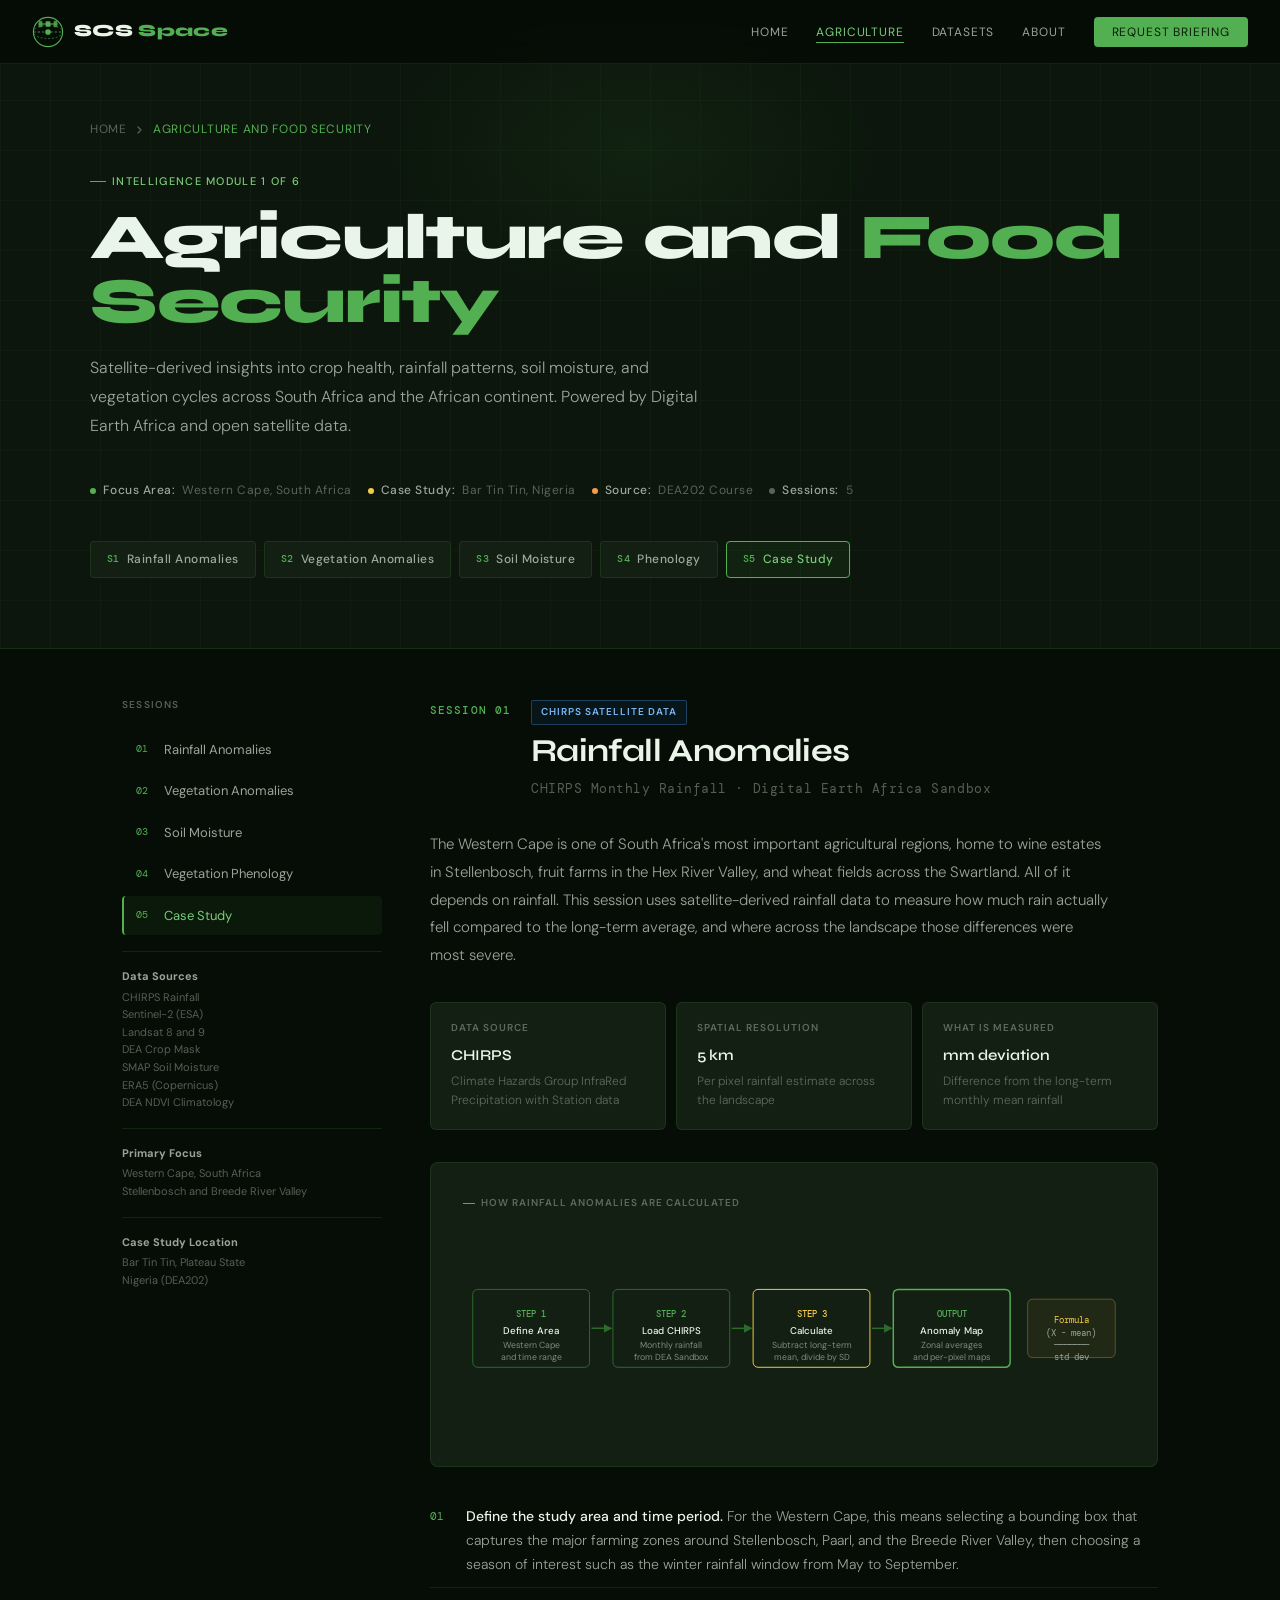
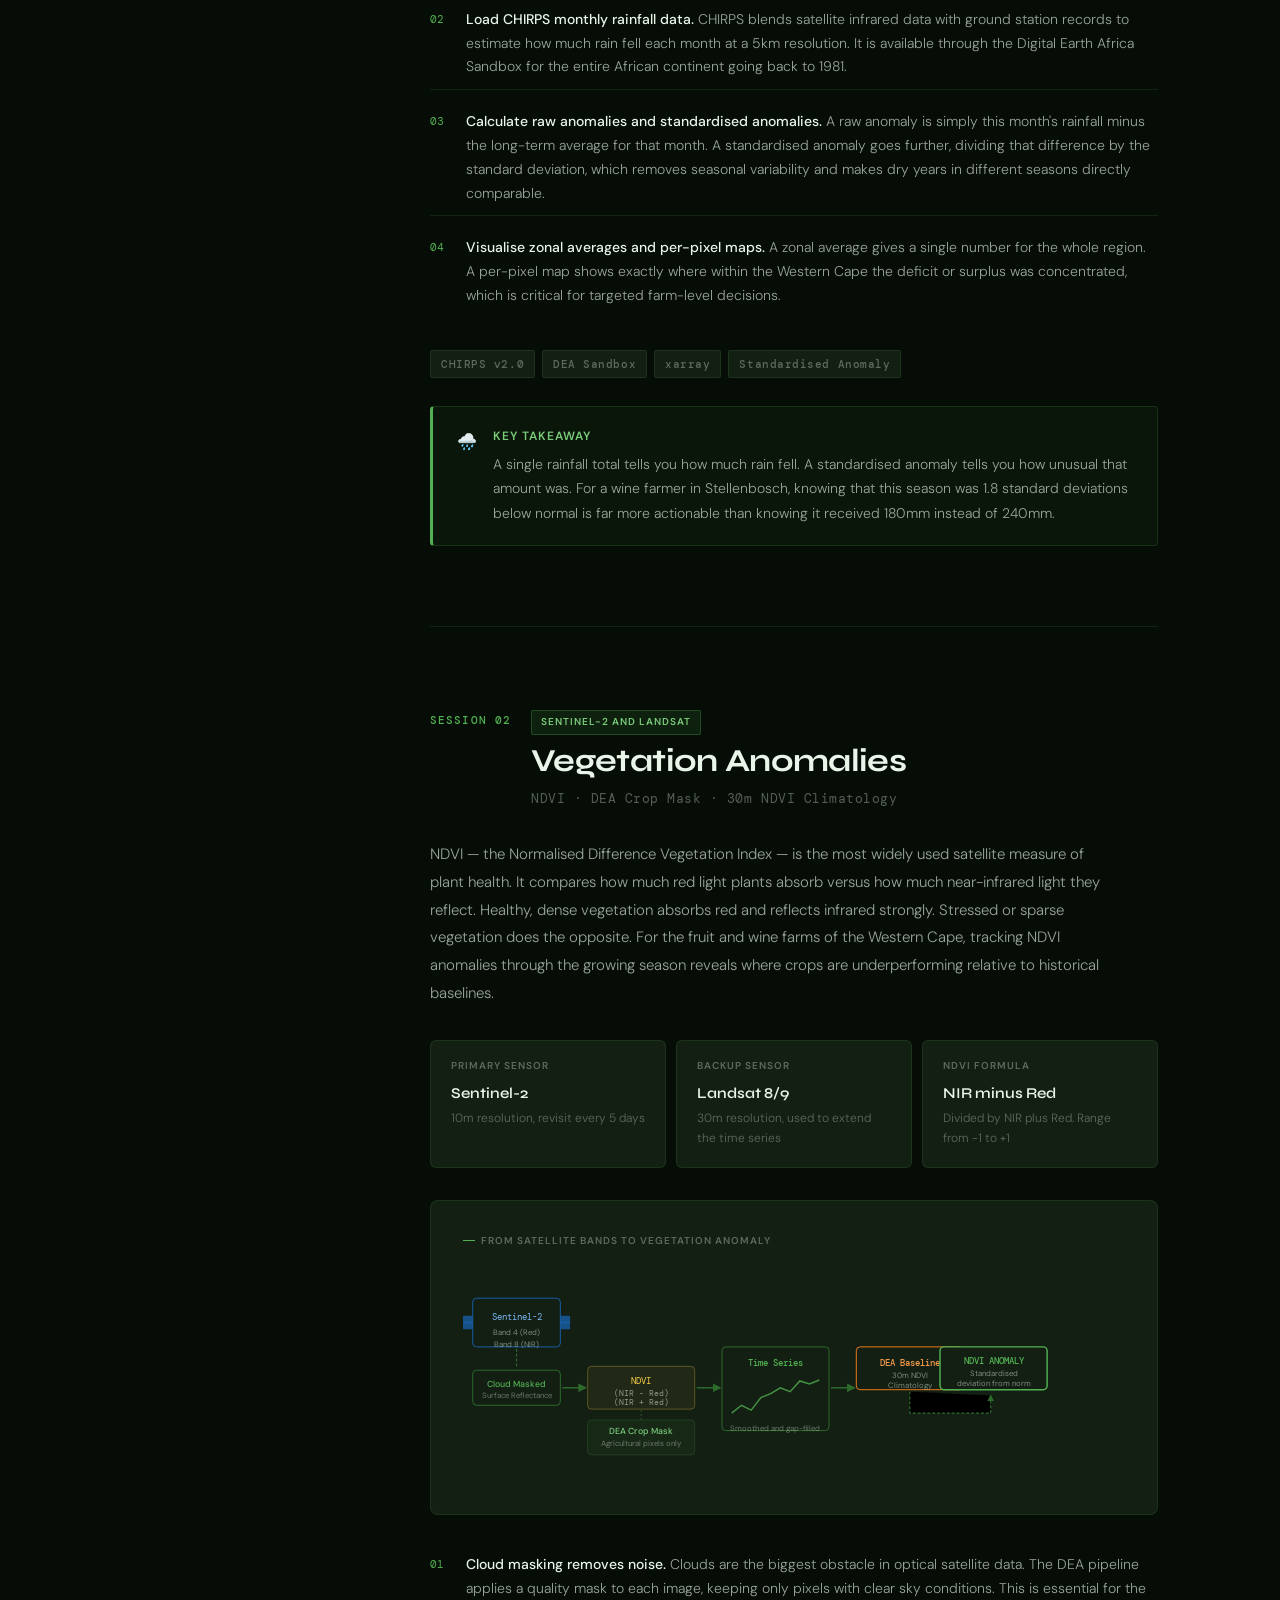
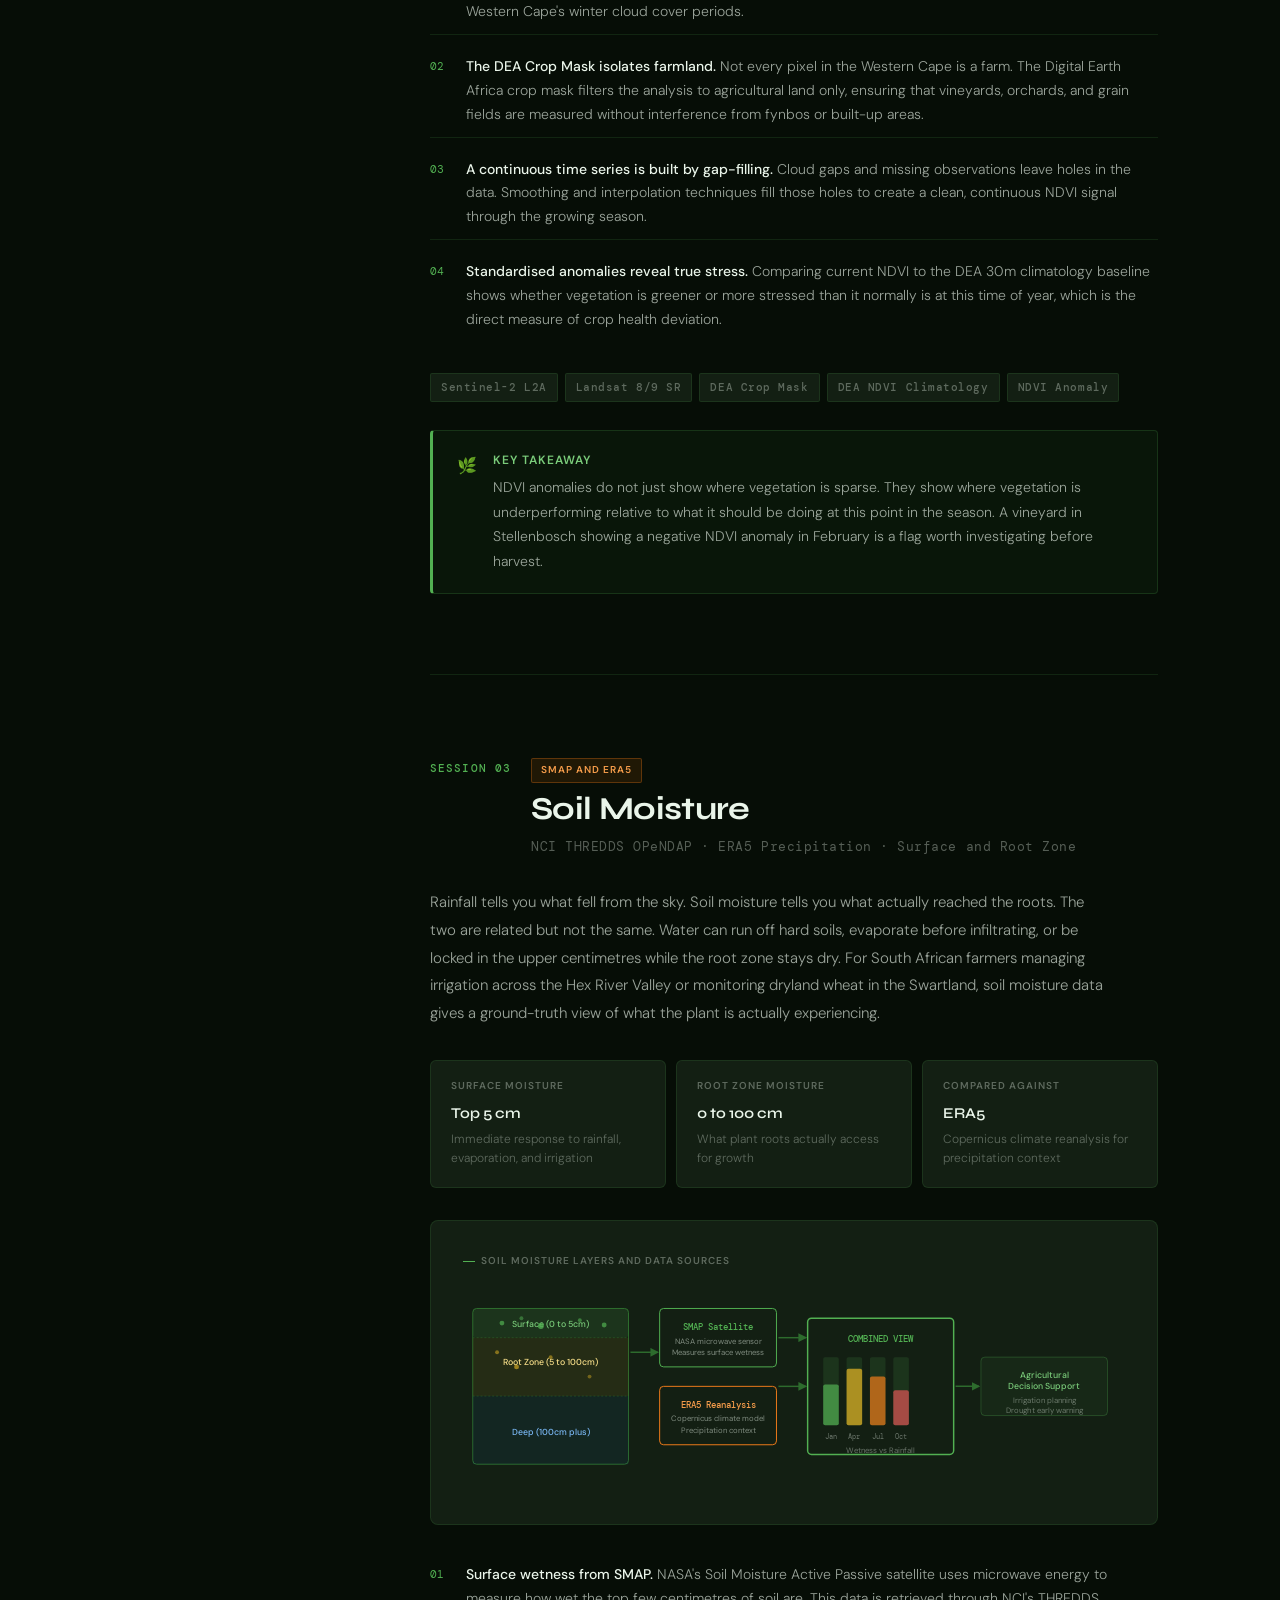
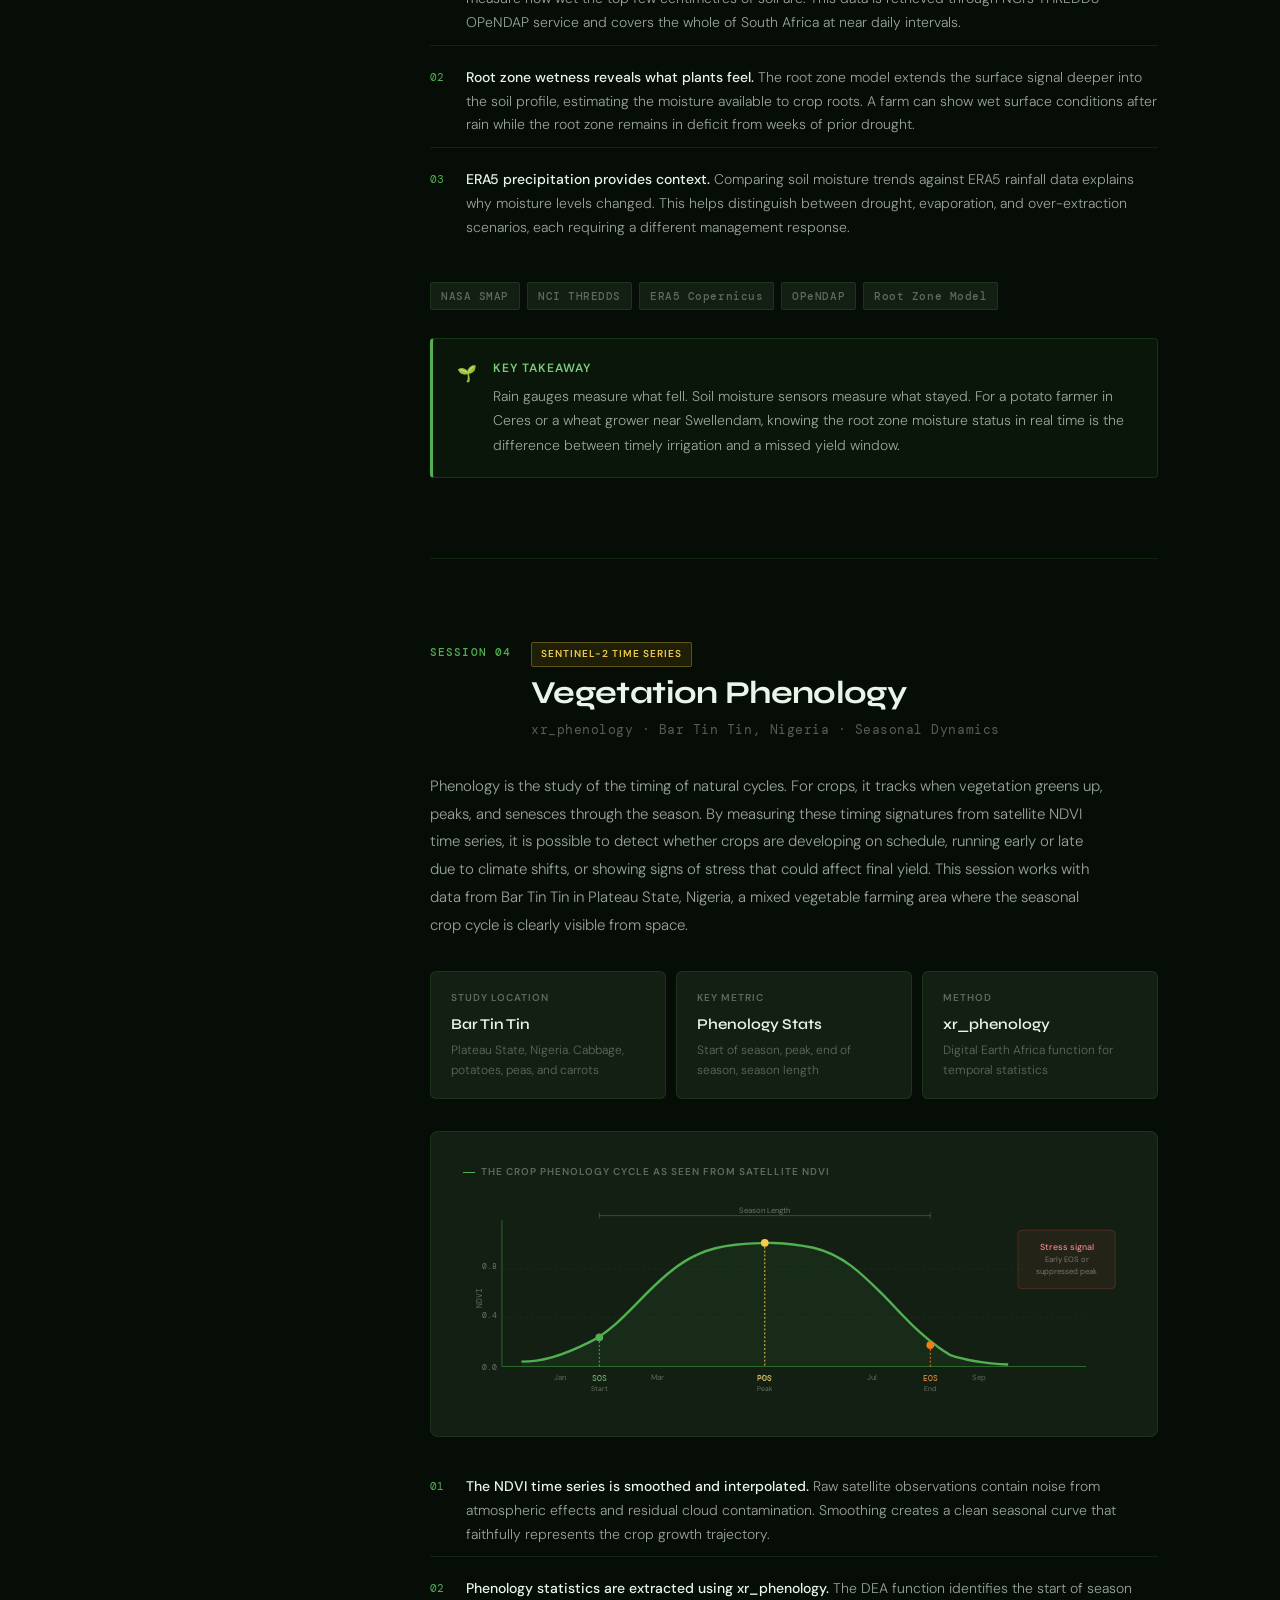
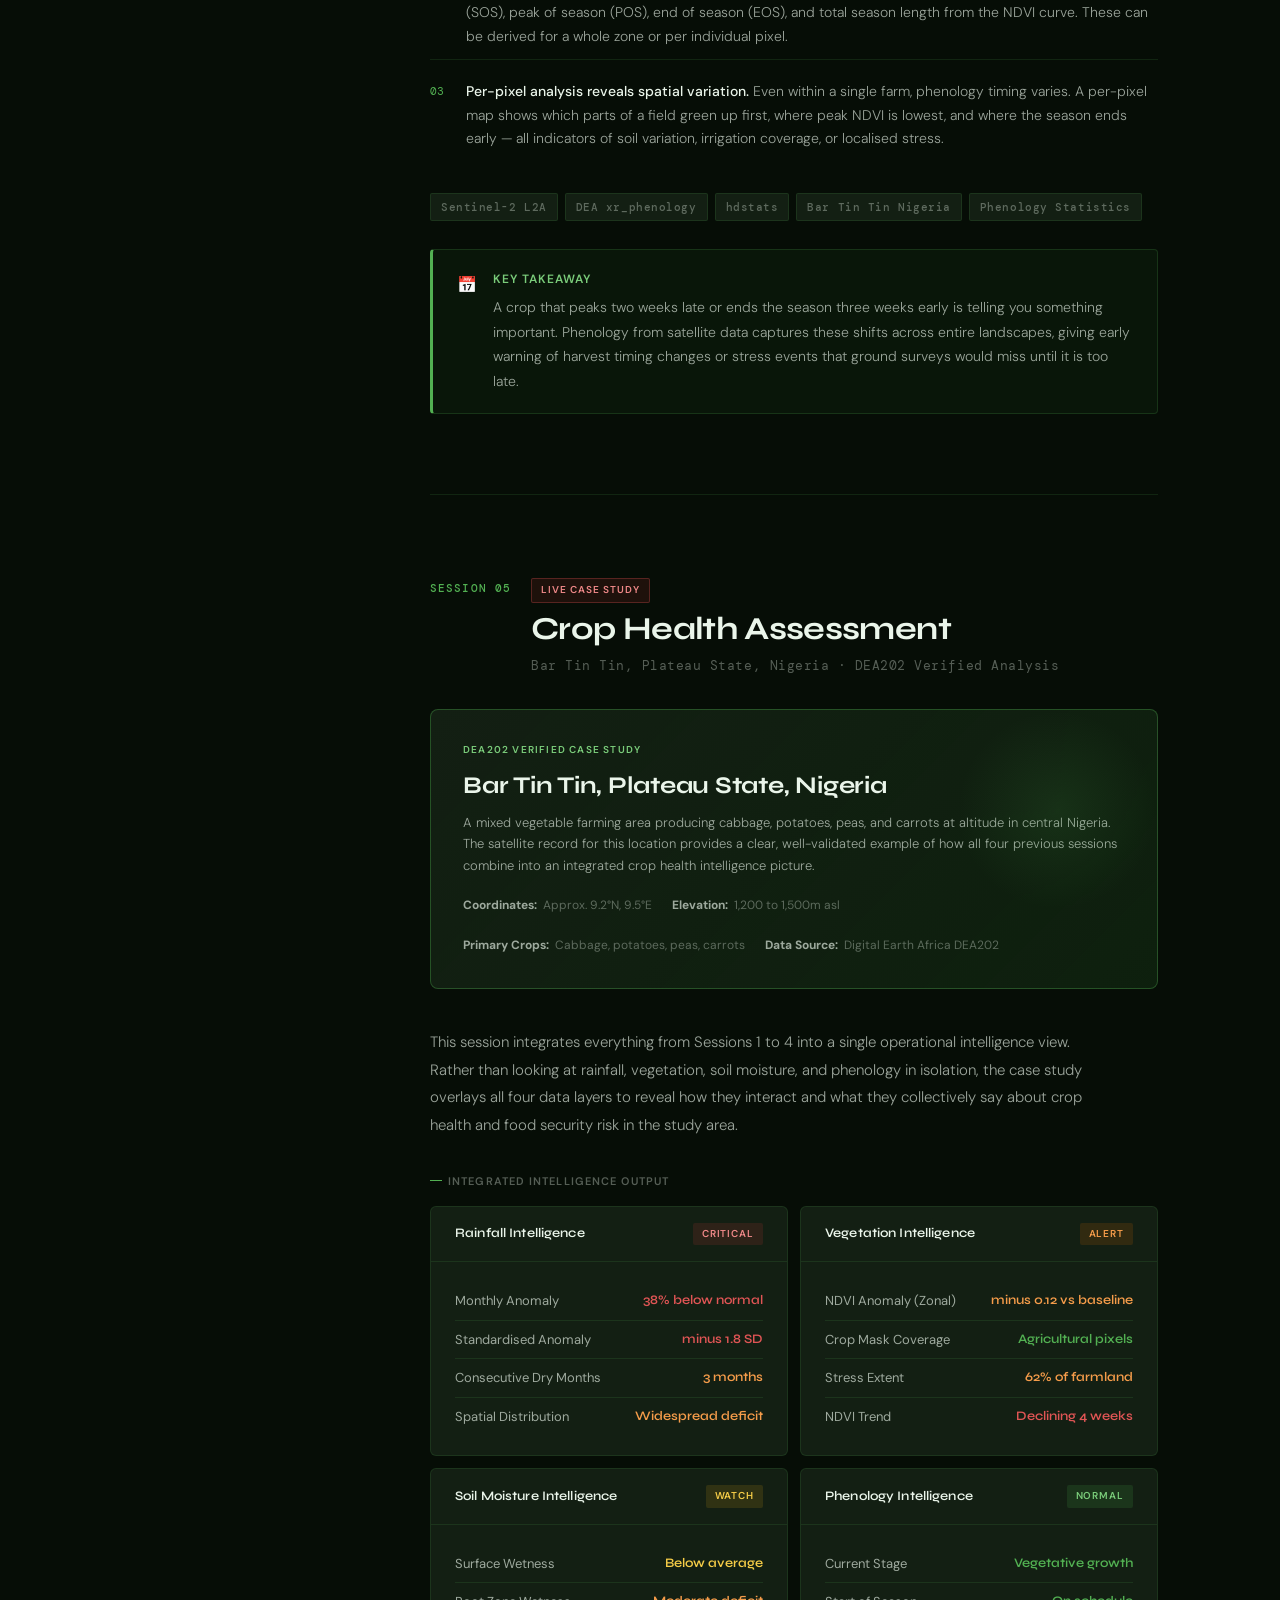
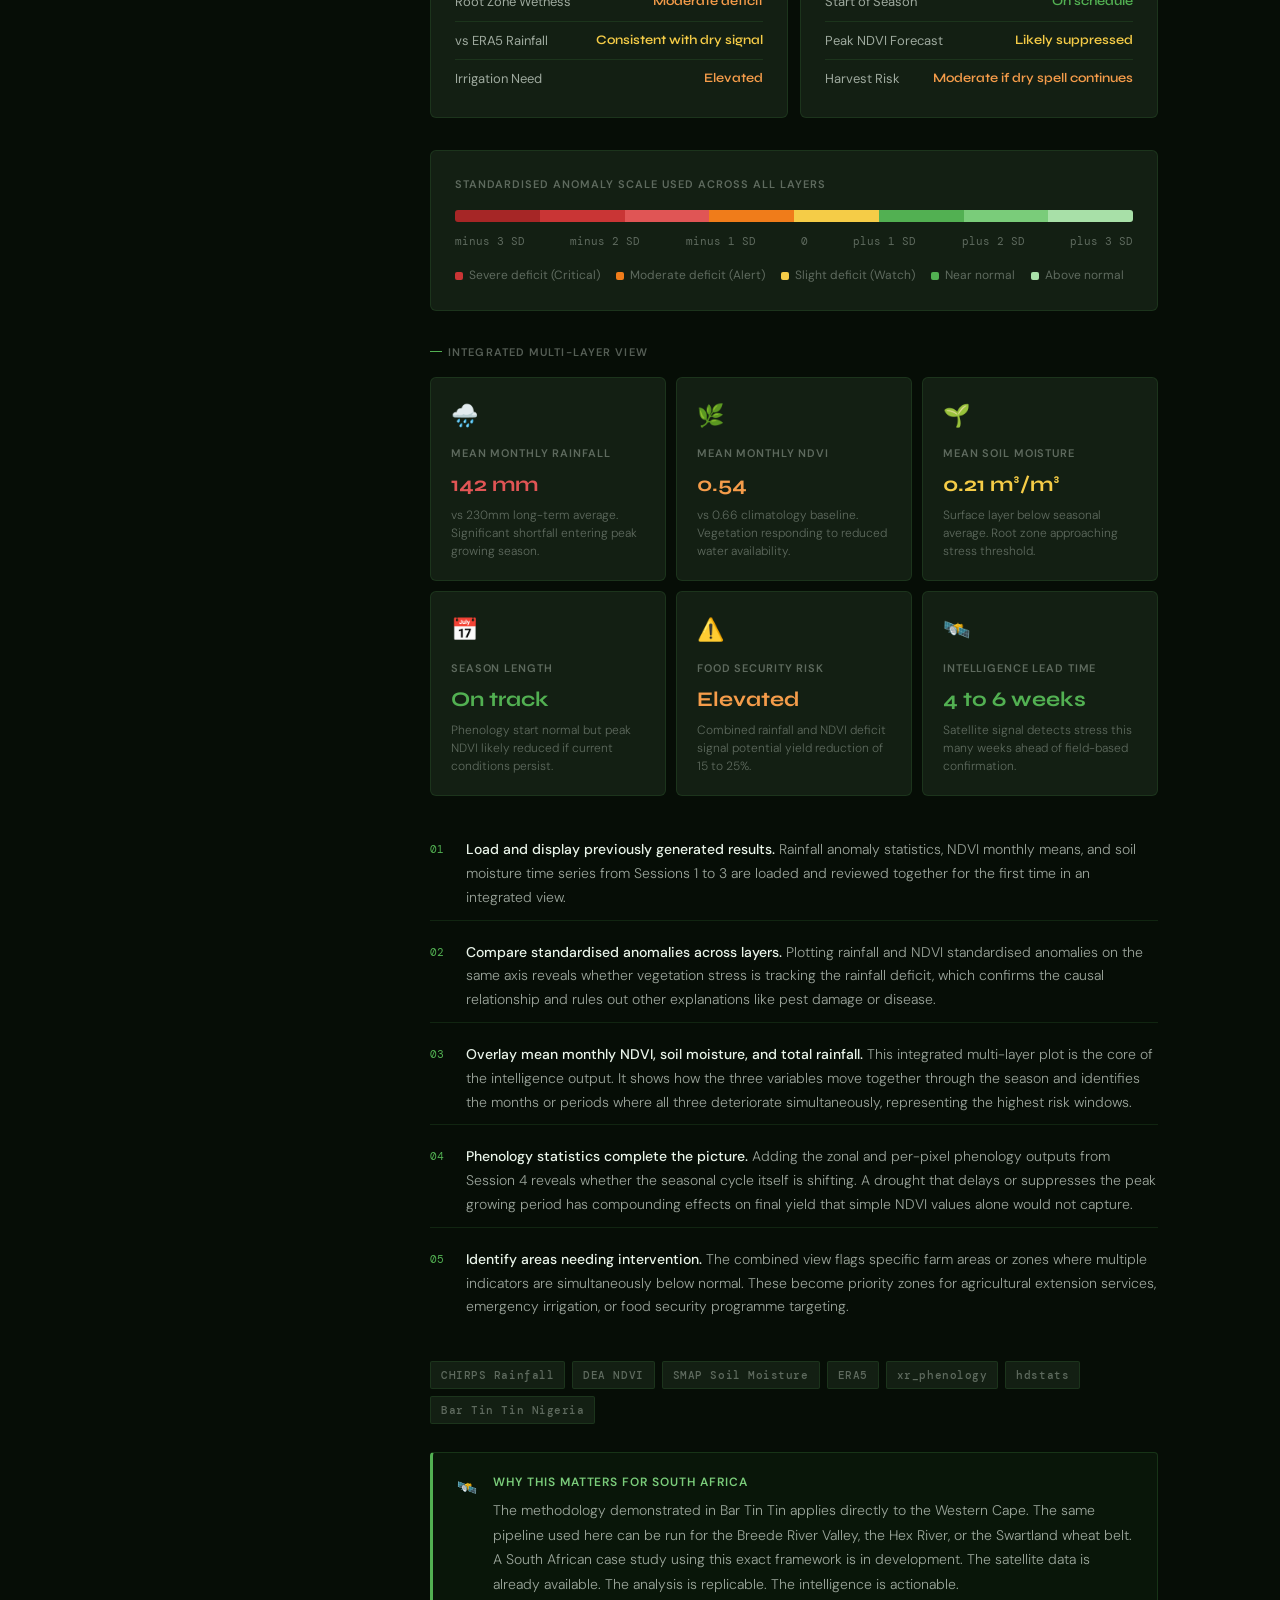
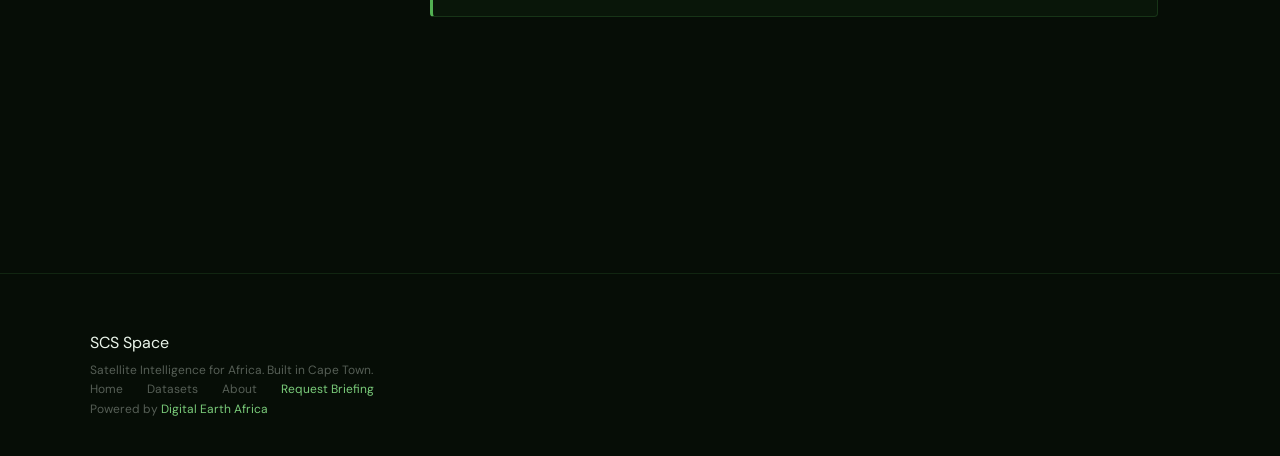
==== agriculture.html @ 8b02757e "Add homepage, agriculture page and shared stylesheet" ====
<!DOCTYPE html>
<html lang="en">
<head>
<meta charset="UTF-8">
<meta name="viewport" content="width=device-width, initial-scale=1.0">
<title>Agriculture and Food Security | SCS Space</title>
<link rel="preconnect" href="https://fonts.googleapis.com">
<link rel="preconnect" href="https://fonts.gstatic.com" crossorigin>
<link href="https://fonts.googleapis.com/css2?family=Syne:wght@400;500;600;700;800&family=DM+Sans:wght@300;400;500&family=DM+Mono:wght@400;500&display=swap" rel="stylesheet">
<link rel="stylesheet" href="style.css">
</head>
<body>

<!-- NAV -->
<nav>
  <a href="index.html" class="nav-logo">
    <svg width="32" height="32" viewBox="0 0 34 34" fill="none">
      <circle cx="17" cy="17" r="15.5" stroke="#52b052" stroke-width="1.2"/>
      <circle cx="17" cy="17" r="3" fill="#52b052"/>
      <line x1="1.5" y1="17" x2="32.5" y2="17" stroke="#52b052" stroke-width="0.8" stroke-dasharray="2.5 2"/>
      <ellipse cx="17" cy="17" rx="15.5" ry="7" stroke="#52b052" stroke-width="0.6" stroke-dasharray="2 2"/>
      <rect x="7" y="5" width="4" height="7" rx="1" fill="#52b052" opacity="0.8"/>
      <rect x="23" y="5" width="4" height="7" rx="1" fill="#52b052" opacity="0.8"/>
      <line x1="7" y1="8.5" x2="27" y2="8.5" stroke="#52b052" stroke-width="1.2"/>
      <rect x="14.5" y="5.5" width="5" height="6" rx="1" fill="#52b052"/>
    </svg>
    <span class="nav-logo-text">SCS <span>Space</span></span>
  </a>
  <ul class="nav-links">
    <li><a href="index.html">Home</a></li>
    <li><a href="agriculture.html" class="active">Agriculture</a></li>
    <li><a href="#">Datasets</a></li>
    <li><a href="#">About</a></li>
    <li><a href="#" class="nav-cta">Request Briefing</a></li>
  </ul>
  <button class="nav-toggle" id="navToggle" aria-label="Open menu">
    <span></span><span></span><span></span>
  </button>
</nav>
<div class="nav-mobile" id="navMobile">
  <a href="index.html">Home</a>
  <a href="agriculture.html">Agriculture</a>
  <a href="#">Datasets</a>
  <a href="#">About</a>
  <a href="#">Request Briefing</a>
</div>


<!-- PAGE HERO -->
<div class="page-hero">
  <div class="page-hero-grid"></div>
  <div class="page-hero-glow"></div>
  <div class="page-hero-inner">
    <div class="breadcrumb">
      <a href="index.html">Home</a>
      <svg width="10" height="10" viewBox="0 0 10 10" fill="none"><path d="M3 2l3 3-3 3" stroke="currentColor" stroke-width="1.2" stroke-linecap="round" stroke-linejoin="round"/></svg>
      <span>Agriculture and Food Security</span>
    </div>
    <div class="page-hero-tag">Intelligence Module 1 of 6</div>
    <h1 class="page-hero-title">Agriculture and <span>Food Security</span></h1>
    <p class="page-hero-desc">Satellite-derived insights into crop health, rainfall patterns, soil moisture, and vegetation cycles across South Africa and the African continent. Powered by Digital Earth Africa and open satellite data.</p>
    <div class="hero-meta">
      <div class="hero-meta-item"><span class="hero-meta-dot" style="background:var(--g400)"></span><strong>Focus Area:</strong> Western Cape, South Africa</div>
      <div class="hero-meta-item"><span class="hero-meta-dot" style="background:var(--y300)"></span><strong>Case Study:</strong> Bar Tin Tin, Nigeria</div>
      <div class="hero-meta-item"><span class="hero-meta-dot" style="background:var(--o300)"></span><strong>Source:</strong> DEA202 Course</div>
      <div class="hero-meta-item"><span class="hero-meta-dot" style="background:var(--tm)"></span><strong>Sessions:</strong> 5</div>
    </div>
    <div class="session-nav">
      <a href="#session1" class="session-pill active"><span class="session-pill-num">S1</span><span>Rainfall Anomalies</span></a>
      <a href="#session2" class="session-pill"><span class="session-pill-num">S2</span><span>Vegetation Anomalies</span></a>
      <a href="#session3" class="session-pill"><span class="session-pill-num">S3</span><span>Soil Moisture</span></a>
      <a href="#session4" class="session-pill"><span class="session-pill-num">S4</span><span>Phenology</span></a>
      <a href="#session5" class="session-pill"><span class="session-pill-num">S5</span><span>Case Study</span></a>
    </div>
  </div>
</div>


<!-- BODY -->
<div class="page-body">
  <div class="two-col">

    <!-- SIDEBAR -->
    <aside class="sidebar">
      <div class="sidebar-title">Sessions</div>
      <div class="sidebar-links">
        <a href="#session1" class="sidebar-link active"><span class="sidebar-link-num">01</span>Rainfall Anomalies</a>
        <a href="#session2" class="sidebar-link"><span class="sidebar-link-num">02</span>Vegetation Anomalies</a>
        <a href="#session3" class="sidebar-link"><span class="sidebar-link-num">03</span>Soil Moisture</a>
        <a href="#session4" class="sidebar-link"><span class="sidebar-link-num">04</span>Vegetation Phenology</a>
        <a href="#session5" class="sidebar-link"><span class="sidebar-link-num">05</span>Case Study</a>
      </div>
      <div class="sidebar-divider"></div>
      <div class="sidebar-source">
        <strong>Data Sources</strong>
        CHIRPS Rainfall<br>
        Sentinel-2 (ESA)<br>
        Landsat 8 and 9<br>
        DEA Crop Mask<br>
        SMAP Soil Moisture<br>
        ERA5 (Copernicus)<br>
        DEA NDVI Climatology
      </div>
      <div class="sidebar-divider"></div>
      <div class="sidebar-source">
        <strong>Primary Focus</strong>
        Western Cape, South Africa<br>
        Stellenbosch and Breede River Valley
      </div>
      <div class="sidebar-divider"></div>
      <div class="sidebar-source">
        <strong>Case Study Location</strong>
        Bar Tin Tin, Plateau State<br>
        Nigeria (DEA202)
      </div>
    </aside>


    <!-- MAIN -->
    <main class="main-content">


      <!-- ═══ SESSION 1 ═══ -->
      <div class="session-block fade-in" id="session1">
        <div class="session-header">
          <span class="session-number">SESSION 01</span>
          <div class="session-header-text">
            <span class="session-tag tag-blue">CHIRPS Satellite Data</span>
            <h2 class="session-title">Rainfall Anomalies</h2>
            <div class="session-subtitle">CHIRPS Monthly Rainfall · Digital Earth Africa Sandbox</div>
          </div>
        </div>

        <p class="session-intro">The Western Cape is one of South Africa's most important agricultural regions, home to wine estates in Stellenbosch, fruit farms in the Hex River Valley, and wheat fields across the Swartland. All of it depends on rainfall. This session uses satellite-derived rainfall data to measure how much rain actually fell compared to the long-term average, and where across the landscape those differences were most severe.</p>

        <div class="measure-grid">
          <div class="measure-card">
            <div class="measure-card-label">Data Source</div>
            <div class="measure-card-value">CHIRPS</div>
            <div class="measure-card-note">Climate Hazards Group InfraRed Precipitation with Station data</div>
          </div>
          <div class="measure-card">
            <div class="measure-card-label">Spatial Resolution</div>
            <div class="measure-card-value">5 km</div>
            <div class="measure-card-note">Per pixel rainfall estimate across the landscape</div>
          </div>
          <div class="measure-card">
            <div class="measure-card-label">What is measured</div>
            <div class="measure-card-value">mm deviation</div>
            <div class="measure-card-note">Difference from the long-term monthly mean rainfall</div>
          </div>
        </div>

        <!-- DIAGRAM: Rainfall anomaly flow -->
        <div class="diagram-wrap">
          <div class="diagram-label">How rainfall anomalies are calculated</div>
          <svg viewBox="0 0 680 200" width="100%" xmlns="http://www.w3.org/2000/svg">
            <!-- Step boxes -->
            <!-- Step 1 -->
            <rect x="10" y="60" width="120" height="80" rx="5" fill="#131f13" stroke="#2d6b2d" stroke-width="1"/>
            <text x="70" y="88" text-anchor="middle" font-size="9" fill="#52b052" font-family="DM Mono,monospace" font-weight="500">STEP 1</text>
            <text x="70" y="106" text-anchor="middle" font-size="10" fill="#eaf5ea" font-family="DM Sans,sans-serif" font-weight="500">Define Area</text>
            <text x="70" y="120" text-anchor="middle" font-size="9" fill="rgba(234,245,234,0.5)" font-family="DM Sans,sans-serif">Western Cape</text>
            <text x="70" y="132" text-anchor="middle" font-size="9" fill="rgba(234,245,234,0.5)" font-family="DM Sans,sans-serif">and time range</text>
            <!-- Arrow -->
            <path d="M132 100 L152 100" stroke="#2d6b2d" stroke-width="1.5" marker-end="url(#arr)"/>
            <!-- Step 2 -->
            <rect x="154" y="60" width="120" height="80" rx="5" fill="#131f13" stroke="#2d6b2d" stroke-width="1"/>
            <text x="214" y="88" text-anchor="middle" font-size="9" fill="#52b052" font-family="DM Mono,monospace" font-weight="500">STEP 2</text>
            <text x="214" y="106" text-anchor="middle" font-size="10" fill="#eaf5ea" font-family="DM Sans,sans-serif" font-weight="500">Load CHIRPS</text>
            <text x="214" y="120" text-anchor="middle" font-size="9" fill="rgba(234,245,234,0.5)" font-family="DM Sans,sans-serif">Monthly rainfall</text>
            <text x="214" y="132" text-anchor="middle" font-size="9" fill="rgba(234,245,234,0.5)" font-family="DM Sans,sans-serif">from DEA Sandbox</text>
            <!-- Arrow -->
            <path d="M276 100 L296 100" stroke="#2d6b2d" stroke-width="1.5" marker-end="url(#arr)"/>
            <!-- Step 3 -->
            <rect x="298" y="60" width="120" height="80" rx="5" fill="#131f13" stroke="#f5cc47" stroke-width="1"/>
            <text x="358" y="88" text-anchor="middle" font-size="9" fill="#f5cc47" font-family="DM Mono,monospace" font-weight="500">STEP 3</text>
            <text x="358" y="106" text-anchor="middle" font-size="10" fill="#eaf5ea" font-family="DM Sans,sans-serif" font-weight="500">Calculate</text>
            <text x="358" y="120" text-anchor="middle" font-size="9" fill="rgba(234,245,234,0.5)" font-family="DM Sans,sans-serif">Subtract long-term</text>
            <text x="358" y="132" text-anchor="middle" font-size="9" fill="rgba(234,245,234,0.5)" font-family="DM Sans,sans-serif">mean, divide by SD</text>
            <!-- Arrow -->
            <path d="M420 100 L440 100" stroke="#2d6b2d" stroke-width="1.5" marker-end="url(#arr)"/>
            <!-- Step 4 -->
            <rect x="442" y="60" width="120" height="80" rx="5" fill="#131f13" stroke="#52b052" stroke-width="1.5"/>
            <text x="502" y="88" text-anchor="middle" font-size="9" fill="#52b052" font-family="DM Mono,monospace" font-weight="500">OUTPUT</text>
            <text x="502" y="106" text-anchor="middle" font-size="10" fill="#eaf5ea" font-family="DM Sans,sans-serif" font-weight="500">Anomaly Map</text>
            <text x="502" y="120" text-anchor="middle" font-size="9" fill="rgba(234,245,234,0.5)" font-family="DM Sans,sans-serif">Zonal averages</text>
            <text x="502" y="132" text-anchor="middle" font-size="9" fill="rgba(234,245,234,0.5)" font-family="DM Sans,sans-serif">and per-pixel maps</text>
            <!-- Formula box -->
            <rect x="580" y="70" width="90" height="60" rx="5" fill="rgba(245,204,71,0.06)" stroke="rgba(245,204,71,0.3)" stroke-width="1"/>
            <text x="625" y="94" text-anchor="middle" font-size="9" fill="#f5cc47" font-family="DM Mono,monospace">Formula</text>
            <text x="625" y="108" text-anchor="middle" font-size="9" fill="rgba(234,245,234,0.6)" font-family="DM Mono,monospace">(X - mean)</text>
            <text x="625" y="120" text-anchor="middle" font-size="9" fill="rgba(234,245,234,0.6)" font-family="DM Mono,monospace">———————</text>
            <text x="625" y="132" text-anchor="middle" font-size="9" fill="rgba(234,245,234,0.6)" font-family="DM Mono,monospace">std dev</text>
            <defs>
              <marker id="arr" markerWidth="6" markerHeight="6" refX="5" refY="3" orient="auto">
                <path d="M0,0 L6,3 L0,6 Z" fill="#2d6b2d"/>
              </marker>
            </defs>
          </svg>
        </div>

        <div class="steps-list">
          <div class="step-item"><span class="step-num">01</span><span class="step-text"><strong>Define the study area and time period.</strong> For the Western Cape, this means selecting a bounding box that captures the major farming zones around Stellenbosch, Paarl, and the Breede River Valley, then choosing a season of interest such as the winter rainfall window from May to September.</span></div>
          <div class="step-item"><span class="step-num">02</span><span class="step-text"><strong>Load CHIRPS monthly rainfall data.</strong> CHIRPS blends satellite infrared data with ground station records to estimate how much rain fell each month at a 5km resolution. It is available through the Digital Earth Africa Sandbox for the entire African continent going back to 1981.</span></div>
          <div class="step-item"><span class="step-num">03</span><span class="step-text"><strong>Calculate raw anomalies and standardised anomalies.</strong> A raw anomaly is simply this month's rainfall minus the long-term average for that month. A standardised anomaly goes further, dividing that difference by the standard deviation, which removes seasonal variability and makes dry years in different seasons directly comparable.</span></div>
          <div class="step-item"><span class="step-num">04</span><span class="step-text"><strong>Visualise zonal averages and per-pixel maps.</strong> A zonal average gives a single number for the whole region. A per-pixel map shows exactly where within the Western Cape the deficit or surplus was concentrated, which is critical for targeted farm-level decisions.</span></div>
        </div>

        <div class="source-chips">
          <span class="chip">CHIRPS v2.0</span><span class="chip">DEA Sandbox</span><span class="chip">xarray</span><span class="chip">Standardised Anomaly</span>
        </div>

        <div class="takeaway">
          <span class="takeaway-icon">🌧️</span>
          <div class="takeaway-body">
            <div class="takeaway-title">Key Takeaway</div>
            <div class="takeaway-text">A single rainfall total tells you how much rain fell. A standardised anomaly tells you how unusual that amount was. For a wine farmer in Stellenbosch, knowing that this season was 1.8 standard deviations below normal is far more actionable than knowing it received 180mm instead of 240mm.</div>
          </div>
        </div>
      </div>


      <!-- ═══ SESSION 2 ═══ -->
      <div class="session-block fade-in" id="session2">
        <div class="session-header">
          <span class="session-number">SESSION 02</span>
          <div class="session-header-text">
            <span class="session-tag tag-green">Sentinel-2 and Landsat</span>
            <h2 class="session-title">Vegetation Anomalies</h2>
            <div class="session-subtitle">NDVI · DEA Crop Mask · 30m NDVI Climatology</div>
          </div>
        </div>

        <p class="session-intro">NDVI — the Normalised Difference Vegetation Index — is the most widely used satellite measure of plant health. It compares how much red light plants absorb versus how much near-infrared light they reflect. Healthy, dense vegetation absorbs red and reflects infrared strongly. Stressed or sparse vegetation does the opposite. For the fruit and wine farms of the Western Cape, tracking NDVI anomalies through the growing season reveals where crops are underperforming relative to historical baselines.</p>

        <div class="measure-grid">
          <div class="measure-card">
            <div class="measure-card-label">Primary Sensor</div>
            <div class="measure-card-value">Sentinel-2</div>
            <div class="measure-card-note">10m resolution, revisit every 5 days</div>
          </div>
          <div class="measure-card">
            <div class="measure-card-label">Backup Sensor</div>
            <div class="measure-card-value">Landsat 8/9</div>
            <div class="measure-card-note">30m resolution, used to extend the time series</div>
          </div>
          <div class="measure-card">
            <div class="measure-card-label">NDVI Formula</div>
            <div class="measure-card-value">NIR minus Red</div>
            <div class="measure-card-note">Divided by NIR plus Red. Range from -1 to +1</div>
          </div>
        </div>

        <!-- DIAGRAM: NDVI derivation -->
        <div class="diagram-wrap">
          <div class="diagram-label">From satellite bands to vegetation anomaly</div>
          <svg viewBox="0 0 680 210" width="100%" xmlns="http://www.w3.org/2000/svg">
            <!-- Sentinel-2 satellite icon -->
            <rect x="10" y="30" width="90" height="50" rx="4" fill="#131f13" stroke="#185fa5" stroke-width="1"/>
            <line x1="10" y1="55" x2="0" y2="55" stroke="#185fa5" stroke-width="1.5"/>
            <line x1="100" y1="55" x2="110" y2="55" stroke="#185fa5" stroke-width="1.5"/>
            <rect x="0" y="48" width="10" height="14" rx="1" fill="#185fa5" opacity="0.8"/>
            <rect x="100" y="48" width="10" height="14" rx="1" fill="#185fa5" opacity="0.8"/>
            <text x="55" y="52" text-anchor="middle" font-size="9" fill="#7ab8f5" font-family="DM Mono,monospace">Sentinel-2</text>
            <text x="55" y="68" text-anchor="middle" font-size="8" fill="rgba(234,245,234,0.5)" font-family="DM Sans,sans-serif">Band 4 (Red)</text>
            <text x="55" y="80" text-anchor="middle" font-size="8" fill="rgba(234,245,234,0.5)" font-family="DM Sans,sans-serif">Band 8 (NIR)</text>
            <!-- Arrow down to cloud mask -->
            <path d="M55 82 L55 102" stroke="#2d6b2d" stroke-width="1.2" stroke-dasharray="3 2"/>
            <!-- Cloud mask box -->
            <rect x="10" y="104" width="90" height="36" rx="4" fill="#131f13" stroke="#2d6b2d" stroke-width="1"/>
            <text x="55" y="121" text-anchor="middle" font-size="9" fill="#52b052" font-family="DM Sans,sans-serif" font-weight="500">Cloud Masked</text>
            <text x="55" y="133" text-anchor="middle" font-size="8" fill="rgba(234,245,234,0.4)" font-family="DM Sans,sans-serif">Surface Reflectance</text>
            <!-- Arrow right -->
            <path d="M102 122 L126 122" stroke="#2d6b2d" stroke-width="1.5" marker-end="url(#arr2)"/>
            <!-- NDVI calc -->
            <rect x="128" y="100" width="110" height="44" rx="4" fill="rgba(245,204,71,0.06)" stroke="rgba(245,204,71,0.3)" stroke-width="1"/>
            <text x="183" y="118" text-anchor="middle" font-size="9" fill="#f5cc47" font-family="DM Mono,monospace">NDVI</text>
            <text x="183" y="130" text-anchor="middle" font-size="8" fill="rgba(234,245,234,0.55)" font-family="DM Mono,monospace">(NIR - Red)</text>
            <text x="183" y="140" text-anchor="middle" font-size="8" fill="rgba(234,245,234,0.55)" font-family="DM Mono,monospace">(NIR + Red)</text>
            <!-- Arrow right -->
            <path d="M240 122 L264 122" stroke="#2d6b2d" stroke-width="1.5" marker-end="url(#arr2)"/>
            <!-- Time series -->
            <rect x="266" y="80" width="110" height="86" rx="4" fill="#131f13" stroke="#2d6b2d" stroke-width="1"/>
            <text x="321" y="100" text-anchor="middle" font-size="9" fill="#52b052" font-family="DM Mono,monospace" font-weight="500">Time Series</text>
            <!-- Mini sparkline -->
            <polyline points="276,148 286,140 296,145 306,132 316,128 326,122 336,126 346,115 356,118 366,114" fill="none" stroke="#52b052" stroke-width="1.5" opacity="0.8"/>
            <text x="321" y="166" text-anchor="middle" font-size="8" fill="rgba(234,245,234,0.4)" font-family="DM Sans,sans-serif">Smoothed and gap-filled</text>
            <!-- Arrow right -->
            <path d="M378 122 L402 122" stroke="#2d6b2d" stroke-width="1.5" marker-end="url(#arr2)"/>
            <!-- DEA baseline -->
            <rect x="404" y="80" width="110" height="44" rx="4" fill="#131f13" stroke="#f07c1a" stroke-width="1"/>
            <text x="459" y="100" text-anchor="middle" font-size="9" fill="#f59c4a" font-family="DM Mono,monospace" font-weight="500">DEA Baseline</text>
            <text x="459" y="112" text-anchor="middle" font-size="8" fill="rgba(234,245,234,0.5)" font-family="DM Sans,sans-serif">30m NDVI</text>
            <text x="459" y="122" text-anchor="middle" font-size="8" fill="rgba(234,245,234,0.5)" font-family="DM Sans,sans-serif">Climatology</text>
            <!-- Arrow down and right -->
            <path d="M459 126 L459 148 L542 148 L542 130" stroke="#2d6b2d" stroke-width="1.2" stroke-dasharray="3 2" marker-end="url(#arr2)"/>
            <!-- Anomaly output -->
            <rect x="490" y="80" width="110" height="44" rx="4" fill="#131f13" stroke="#52b052" stroke-width="1.5"/>
            <text x="545" y="98" text-anchor="middle" font-size="9" fill="#52b052" font-family="DM Mono,monospace" font-weight="500">NDVI ANOMALY</text>
            <text x="545" y="110" text-anchor="middle" font-size="8" fill="rgba(234,245,234,0.5)" font-family="DM Sans,sans-serif">Standardised</text>
            <text x="545" y="120" text-anchor="middle" font-size="8" fill="rgba(234,245,234,0.5)" font-family="DM Sans,sans-serif">deviation from norm</text>
            <!-- Crop mask note -->
            <rect x="128" y="155" width="110" height="36" rx="4" fill="rgba(82,176,82,0.06)" stroke="rgba(82,176,82,0.2)" stroke-width="1"/>
            <text x="183" y="170" text-anchor="middle" font-size="9" fill="#7acc7a" font-family="DM Sans,sans-serif" font-weight="500">DEA Crop Mask</text>
            <text x="183" y="182" text-anchor="middle" font-size="8" fill="rgba(234,245,234,0.4)" font-family="DM Sans,sans-serif">Agricultural pixels only</text>
            <path d="M183 155 L183 144" stroke="rgba(82,176,82,0.4)" stroke-width="1" stroke-dasharray="2 2"/>
            <defs>
              <marker id="arr2" markerWidth="6" markerHeight="6" refX="5" refY="3" orient="auto">
                <path d="M0,0 L6,3 L0,6 Z" fill="#2d6b2d"/>
              </marker>
            </defs>
          </svg>
        </div>

        <div class="steps-list">
          <div class="step-item"><span class="step-num">01</span><span class="step-text"><strong>Cloud masking removes noise.</strong> Clouds are the biggest obstacle in optical satellite data. The DEA pipeline applies a quality mask to each image, keeping only pixels with clear sky conditions. This is essential for the Western Cape's winter cloud cover periods.</span></div>
          <div class="step-item"><span class="step-num">02</span><span class="step-text"><strong>The DEA Crop Mask isolates farmland.</strong> Not every pixel in the Western Cape is a farm. The Digital Earth Africa crop mask filters the analysis to agricultural land only, ensuring that vineyards, orchards, and grain fields are measured without interference from fynbos or built-up areas.</span></div>
          <div class="step-item"><span class="step-num">03</span><span class="step-text"><strong>A continuous time series is built by gap-filling.</strong> Cloud gaps and missing observations leave holes in the data. Smoothing and interpolation techniques fill those holes to create a clean, continuous NDVI signal through the growing season.</span></div>
          <div class="step-item"><span class="step-num">04</span><span class="step-text"><strong>Standardised anomalies reveal true stress.</strong> Comparing current NDVI to the DEA 30m climatology baseline shows whether vegetation is greener or more stressed than it normally is at this time of year, which is the direct measure of crop health deviation.</span></div>
        </div>

        <div class="source-chips">
          <span class="chip">Sentinel-2 L2A</span><span class="chip">Landsat 8/9 SR</span><span class="chip">DEA Crop Mask</span><span class="chip">DEA NDVI Climatology</span><span class="chip">NDVI Anomaly</span>
        </div>

        <div class="takeaway">
          <span class="takeaway-icon">🌿</span>
          <div class="takeaway-body">
            <div class="takeaway-title">Key Takeaway</div>
            <div class="takeaway-text">NDVI anomalies do not just show where vegetation is sparse. They show where vegetation is underperforming relative to what it should be doing at this point in the season. A vineyard in Stellenbosch showing a negative NDVI anomaly in February is a flag worth investigating before harvest.</div>
          </div>
        </div>
      </div>


      <!-- ═══ SESSION 3 ═══ -->
      <div class="session-block fade-in" id="session3">
        <div class="session-header">
          <span class="session-number">SESSION 03</span>
          <div class="session-header-text">
            <span class="session-tag tag-orange">SMAP and ERA5</span>
            <h2 class="session-title">Soil Moisture</h2>
            <div class="session-subtitle">NCI THREDDS OPeNDAP · ERA5 Precipitation · Surface and Root Zone</div>
          </div>
        </div>

        <p class="session-intro">Rainfall tells you what fell from the sky. Soil moisture tells you what actually reached the roots. The two are related but not the same. Water can run off hard soils, evaporate before infiltrating, or be locked in the upper centimetres while the root zone stays dry. For South African farmers managing irrigation across the Hex River Valley or monitoring dryland wheat in the Swartland, soil moisture data gives a ground-truth view of what the plant is actually experiencing.</p>

        <div class="measure-grid">
          <div class="measure-card">
            <div class="measure-card-label">Surface Moisture</div>
            <div class="measure-card-value">Top 5 cm</div>
            <div class="measure-card-note">Immediate response to rainfall, evaporation, and irrigation</div>
          </div>
          <div class="measure-card">
            <div class="measure-card-label">Root Zone Moisture</div>
            <div class="measure-card-value">0 to 100 cm</div>
            <div class="measure-card-note">What plant roots actually access for growth</div>
          </div>
          <div class="measure-card">
            <div class="measure-card-label">Compared Against</div>
            <div class="measure-card-value">ERA5</div>
            <div class="measure-card-note">Copernicus climate reanalysis for precipitation context</div>
          </div>
        </div>

        <!-- DIAGRAM: Soil moisture layers -->
        <div class="diagram-wrap">
          <div class="diagram-label">Soil moisture layers and data sources</div>
          <svg viewBox="0 0 680 200" width="100%" xmlns="http://www.w3.org/2000/svg">
            <!-- Soil profile cross-section -->
            <rect x="10" y="20" width="160" height="160" rx="4" fill="#131f13" stroke="#2d6b2d" stroke-width="1"/>
            <!-- Layers -->
            <rect x="10" y="20" width="160" height="30" rx="4" fill="rgba(82,176,82,0.15)" stroke="none"/>
            <text x="90" y="39" text-anchor="middle" font-size="9" fill="#7acc7a" font-family="DM Sans,sans-serif" font-weight="500">Surface (0 to 5cm)</text>
            <rect x="10" y="50" width="160" height="60" rx="0" fill="rgba(232,184,37,0.08)" stroke="none"/>
            <text x="90" y="78" text-anchor="middle" font-size="9" fill="#f9e08a" font-family="DM Sans,sans-serif" font-weight="500">Root Zone (5 to 100cm)</text>
            <rect x="10" y="110" width="160" height="70" rx="0" fill="rgba(24,95,165,0.1)" stroke="none"/>
            <text x="90" y="150" text-anchor="middle" font-size="9" fill="#7ab8f5" font-family="DM Sans,sans-serif" font-weight="500">Deep (100cm plus)</text>
            <!-- Layer lines -->
            <line x1="10" y1="50" x2="170" y2="50" stroke="#2d6b2d" stroke-width="0.5" stroke-dasharray="2 2"/>
            <line x1="10" y1="110" x2="170" y2="110" stroke="#2d6b2d" stroke-width="0.5" stroke-dasharray="2 2"/>
            <!-- Moisture dots in surface -->
            <circle cx="40" cy="35" r="2.5" fill="#52b052" opacity="0.7"/>
            <circle cx="60" cy="30" r="2" fill="#52b052" opacity="0.5"/>
            <circle cx="80" cy="38" r="3" fill="#52b052" opacity="0.8"/>
            <circle cx="120" cy="32" r="2" fill="#52b052" opacity="0.6"/>
            <circle cx="145" cy="37" r="2.5" fill="#52b052" opacity="0.7"/>
            <!-- Moisture dots in root zone -->
            <circle cx="35" cy="65" r="2" fill="#e8b825" opacity="0.5"/>
            <circle cx="55" cy="80" r="2.5" fill="#e8b825" opacity="0.6"/>
            <circle cx="90" cy="70" r="2" fill="#e8b825" opacity="0.5"/>
            <circle cx="130" cy="90" r="2" fill="#e8b825" opacity="0.4"/>
            <!-- Arrow right to SMAP box -->
            <path d="M172 65 L200 65" stroke="#2d6b2d" stroke-width="1.5" marker-end="url(#arr3)"/>
            <!-- SMAP box -->
            <rect x="202" y="20" width="120" height="60" rx="4" fill="#131f13" stroke="#52b052" stroke-width="1"/>
            <text x="262" y="42" text-anchor="middle" font-size="9" fill="#52b052" font-family="DM Mono,monospace" font-weight="500">SMAP Satellite</text>
            <text x="262" y="56" text-anchor="middle" font-size="8" fill="rgba(234,245,234,0.5)" font-family="DM Sans,sans-serif">NASA microwave sensor</text>
            <text x="262" y="68" text-anchor="middle" font-size="8" fill="rgba(234,245,234,0.5)" font-family="DM Sans,sans-serif">Measures surface wetness</text>
            <!-- ERA5 box -->
            <rect x="202" y="100" width="120" height="60" rx="4" fill="#131f13" stroke="#f07c1a" stroke-width="1"/>
            <text x="262" y="122" text-anchor="middle" font-size="9" fill="#f59c4a" font-family="DM Mono,monospace" font-weight="500">ERA5 Reanalysis</text>
            <text x="262" y="136" text-anchor="middle" font-size="8" fill="rgba(234,245,234,0.5)" font-family="DM Sans,sans-serif">Copernicus climate model</text>
            <text x="262" y="148" text-anchor="middle" font-size="8" fill="rgba(234,245,234,0.5)" font-family="DM Sans,sans-serif">Precipitation context</text>
            <!-- Arrow right -->
            <path d="M324 100 L352 100" stroke="#2d6b2d" stroke-width="1.5" marker-end="url(#arr3)"/>
            <path d="M324 50 L352 50" stroke="#2d6b2d" stroke-width="1.5" marker-end="url(#arr3)"/>
            <!-- Combined output -->
            <rect x="354" y="30" width="150" height="140" rx="4" fill="#131f13" stroke="#52b052" stroke-width="1.5"/>
            <text x="429" y="54" text-anchor="middle" font-size="9" fill="#52b052" font-family="DM Mono,monospace" font-weight="500">COMBINED VIEW</text>
            <!-- Bar chart inside -->
            <rect x="370" y="70" width="16" height="70" rx="2" fill="rgba(82,176,82,0.15)"/>
            <rect x="370" y="98" width="16" height="42" rx="2" fill="#52b052" opacity="0.7"/>
            <rect x="394" y="70" width="16" height="70" rx="2" fill="rgba(82,176,82,0.15)"/>
            <rect x="394" y="82" width="16" height="58" rx="2" fill="#e8b825" opacity="0.7"/>
            <rect x="418" y="70" width="16" height="70" rx="2" fill="rgba(82,176,82,0.15)"/>
            <rect x="418" y="90" width="16" height="50" rx="2" fill="#f07c1a" opacity="0.7"/>
            <rect x="442" y="70" width="16" height="70" rx="2" fill="rgba(82,176,82,0.15)"/>
            <rect x="442" y="104" width="16" height="36" rx="2" fill="#e05555" opacity="0.7"/>
            <text x="378" y="154" text-anchor="middle" font-size="7" fill="rgba(234,245,234,0.4)" font-family="DM Mono,monospace">Jan</text>
            <text x="402" y="154" text-anchor="middle" font-size="7" fill="rgba(234,245,234,0.4)" font-family="DM Mono,monospace">Apr</text>
            <text x="426" y="154" text-anchor="middle" font-size="7" fill="rgba(234,245,234,0.4)" font-family="DM Mono,monospace">Jul</text>
            <text x="450" y="154" text-anchor="middle" font-size="7" fill="rgba(234,245,234,0.4)" font-family="DM Mono,monospace">Oct</text>
            <text x="429" y="168" text-anchor="middle" font-size="8" fill="rgba(234,245,234,0.4)" font-family="DM Sans,sans-serif">Wetness vs Rainfall</text>
            <!-- Arrow -->
            <path d="M506 100 L530 100" stroke="#2d6b2d" stroke-width="1.5" marker-end="url(#arr3)"/>
            <!-- Decision box -->
            <rect x="532" y="70" width="130" height="60" rx="4" fill="rgba(82,176,82,0.06)" stroke="rgba(82,176,82,0.3)" stroke-width="1"/>
            <text x="597" y="91" text-anchor="middle" font-size="9" fill="#7acc7a" font-family="DM Sans,sans-serif" font-weight="500">Agricultural</text>
            <text x="597" y="103" text-anchor="middle" font-size="9" fill="#7acc7a" font-family="DM Sans,sans-serif" font-weight="500">Decision Support</text>
            <text x="597" y="117" text-anchor="middle" font-size="8" fill="rgba(234,245,234,0.4)" font-family="DM Sans,sans-serif">Irrigation planning</text>
            <text x="597" y="127" text-anchor="middle" font-size="8" fill="rgba(234,245,234,0.4)" font-family="DM Sans,sans-serif">Drought early warning</text>
            <defs>
              <marker id="arr3" markerWidth="6" markerHeight="6" refX="5" refY="3" orient="auto">
                <path d="M0,0 L6,3 L0,6 Z" fill="#2d6b2d"/>
              </marker>
            </defs>
          </svg>
        </div>

        <div class="steps-list">
          <div class="step-item"><span class="step-num">01</span><span class="step-text"><strong>Surface wetness from SMAP.</strong> NASA's Soil Moisture Active Passive satellite uses microwave energy to measure how wet the top few centimetres of soil are. This data is retrieved through NCI's THREDDS OPeNDAP service and covers the whole of South Africa at near daily intervals.</span></div>
          <div class="step-item"><span class="step-num">02</span><span class="step-text"><strong>Root zone wetness reveals what plants feel.</strong> The root zone model extends the surface signal deeper into the soil profile, estimating the moisture available to crop roots. A farm can show wet surface conditions after rain while the root zone remains in deficit from weeks of prior drought.</span></div>
          <div class="step-item"><span class="step-num">03</span><span class="step-text"><strong>ERA5 precipitation provides context.</strong> Comparing soil moisture trends against ERA5 rainfall data explains why moisture levels changed. This helps distinguish between drought, evaporation, and over-extraction scenarios, each requiring a different management response.</span></div>
        </div>

        <div class="source-chips">
          <span class="chip">NASA SMAP</span><span class="chip">NCI THREDDS</span><span class="chip">ERA5 Copernicus</span><span class="chip">OPeNDAP</span><span class="chip">Root Zone Model</span>
        </div>

        <div class="takeaway">
          <span class="takeaway-icon">🌱</span>
          <div class="takeaway-body">
            <div class="takeaway-title">Key Takeaway</div>
            <div class="takeaway-text">Rain gauges measure what fell. Soil moisture sensors measure what stayed. For a potato farmer in Ceres or a wheat grower near Swellendam, knowing the root zone moisture status in real time is the difference between timely irrigation and a missed yield window.</div>
          </div>
        </div>
      </div>


      <!-- ═══ SESSION 4 ═══ -->
      <div class="session-block fade-in" id="session4">
        <div class="session-header">
          <span class="session-number">SESSION 04</span>
          <div class="session-header-text">
            <span class="session-tag tag-yellow">Sentinel-2 Time Series</span>
            <h2 class="session-title">Vegetation Phenology</h2>
            <div class="session-subtitle">xr_phenology · Bar Tin Tin, Nigeria · Seasonal Dynamics</div>
          </div>
        </div>

        <p class="session-intro">Phenology is the study of the timing of natural cycles. For crops, it tracks when vegetation greens up, peaks, and senesces through the season. By measuring these timing signatures from satellite NDVI time series, it is possible to detect whether crops are developing on schedule, running early or late due to climate shifts, or showing signs of stress that could affect final yield. This session works with data from Bar Tin Tin in Plateau State, Nigeria, a mixed vegetable farming area where the seasonal crop cycle is clearly visible from space.</p>

        <div class="measure-grid">
          <div class="measure-card">
            <div class="measure-card-label">Study Location</div>
            <div class="measure-card-value">Bar Tin Tin</div>
            <div class="measure-card-note">Plateau State, Nigeria. Cabbage, potatoes, peas, and carrots</div>
          </div>
          <div class="measure-card">
            <div class="measure-card-label">Key Metric</div>
            <div class="measure-card-value">Phenology Stats</div>
            <div class="measure-card-note">Start of season, peak, end of season, season length</div>
          </div>
          <div class="measure-card">
            <div class="measure-card-label">Method</div>
            <div class="measure-card-value">xr_phenology</div>
            <div class="measure-card-note">Digital Earth Africa function for temporal statistics</div>
          </div>
        </div>

        <!-- DIAGRAM: Phenology curve -->
        <div class="diagram-wrap">
          <div class="diagram-label">The crop phenology cycle as seen from satellite NDVI</div>
          <svg viewBox="0 0 680 200" width="100%" xmlns="http://www.w3.org/2000/svg">
            <!-- Axes -->
            <line x1="40" y1="170" x2="640" y2="170" stroke="#2d6b2d" stroke-width="1"/>
            <line x1="40" y1="20" x2="40" y2="170" stroke="#2d6b2d" stroke-width="1"/>
            <!-- Y-axis labels -->
            <text x="35" y="174" text-anchor="end" font-size="8" fill="rgba(234,245,234,0.4)" font-family="DM Mono,monospace">0.0</text>
            <text x="35" y="120" text-anchor="end" font-size="8" fill="rgba(234,245,234,0.4)" font-family="DM Mono,monospace">0.4</text>
            <text x="35" y="70" text-anchor="end" font-size="8" fill="rgba(234,245,234,0.4)" font-family="DM Mono,monospace">0.8</text>
            <!-- Grid lines -->
            <line x1="40" y1="120" x2="640" y2="120" stroke="#1a3d1a" stroke-width="0.5" stroke-dasharray="3 3"/>
            <line x1="40" y1="70" x2="640" y2="70" stroke="#1a3d1a" stroke-width="0.5" stroke-dasharray="3 3"/>
            <!-- Phenology curve (smooth bell) -->
            <path d="M 60,165 C 80,165 100,160 130,145 C 160,130 180,100 210,75 C 230,58 250,48 280,45 C 310,42 330,42 360,48 C 390,55 410,75 430,95 C 450,115 470,140 500,158 C 520,165 540,167 560,168" fill="none" stroke="#52b052" stroke-width="2.5"/>
            <!-- Filled area under curve -->
            <path d="M 60,165 C 80,165 100,160 130,145 C 160,130 180,100 210,75 C 230,58 250,48 280,45 C 310,42 330,42 360,48 C 390,55 410,75 430,95 C 450,115 470,140 500,158 C 520,165 540,167 560,168 L 560,170 L 60,170 Z" fill="rgba(82,176,82,0.08)"/>
            <!-- Phenology markers -->
            <!-- SOS -->
            <line x1="140" y1="140" x2="140" y2="170" stroke="#52b052" stroke-width="1" stroke-dasharray="2 2"/>
            <circle cx="140" cy="140" r="4" fill="#52b052"/>
            <text x="140" y="185" text-anchor="middle" font-size="8" fill="#7acc7a" font-family="DM Mono,monospace">SOS</text>
            <text x="140" y="195" text-anchor="middle" font-size="7" fill="rgba(234,245,234,0.4)" font-family="DM Sans,sans-serif">Start</text>
            <!-- POS -->
            <line x1="310" y1="43" x2="310" y2="170" stroke="#f5cc47" stroke-width="1" stroke-dasharray="2 2"/>
            <circle cx="310" cy="43" r="4" fill="#f5cc47"/>
            <text x="310" y="185" text-anchor="middle" font-size="8" fill="#f5cc47" font-family="DM Mono,monospace">POS</text>
            <text x="310" y="195" text-anchor="middle" font-size="7" fill="rgba(234,245,234,0.4)" font-family="DM Sans,sans-serif">Peak</text>
            <!-- EOS -->
            <line x1="480" y1="148" x2="480" y2="170" stroke="#f07c1a" stroke-width="1" stroke-dasharray="2 2"/>
            <circle cx="480" cy="148" r="4" fill="#f07c1a"/>
            <text x="480" y="185" text-anchor="middle" font-size="8" fill="#f59c4a" font-family="DM Mono,monospace">EOS</text>
            <text x="480" y="195" text-anchor="middle" font-size="7" fill="rgba(234,245,234,0.4)" font-family="DM Sans,sans-serif">End</text>
            <!-- Season length bracket -->
            <line x1="140" y1="15" x2="480" y2="15" stroke="rgba(234,245,234,0.2)" stroke-width="1"/>
            <line x1="140" y1="12" x2="140" y2="18" stroke="rgba(234,245,234,0.2)" stroke-width="1"/>
            <line x1="480" y1="12" x2="480" y2="18" stroke="rgba(234,245,234,0.2)" stroke-width="1"/>
            <text x="310" y="12" text-anchor="middle" font-size="8" fill="rgba(234,245,234,0.4)" font-family="DM Sans,sans-serif">Season Length</text>
            <!-- X axis labels -->
            <text x="100" y="184" text-anchor="middle" font-size="8" fill="rgba(234,245,234,0.35)" font-family="DM Sans,sans-serif">Jan</text>
            <text x="200" y="184" text-anchor="middle" font-size="8" fill="rgba(234,245,234,0.35)" font-family="DM Sans,sans-serif">Mar</text>
            <text x="310" y="184" text-anchor="middle" font-size="8" fill="rgba(234,245,234,0.35)" font-family="DM Sans,sans-serif">May</text>
            <text x="420" y="184" text-anchor="middle" font-size="8" fill="rgba(234,245,234,0.35)" font-family="DM Sans,sans-serif">Jul</text>
            <text x="530" y="184" text-anchor="middle" font-size="8" fill="rgba(234,245,234,0.35)" font-family="DM Sans,sans-serif">Sep</text>
            <!-- NDVI label -->
            <text x="20" y="100" text-anchor="middle" font-size="8" fill="rgba(234,245,234,0.35)" font-family="DM Mono,monospace" transform="rotate(-90 20 100)">NDVI</text>
            <!-- Stress annotation -->
            <rect x="570" y="30" width="100" height="60" rx="4" fill="rgba(224,85,85,0.08)" stroke="rgba(224,85,85,0.25)" stroke-width="1"/>
            <text x="620" y="50" text-anchor="middle" font-size="9" fill="#ee8888" font-family="DM Sans,sans-serif" font-weight="500">Stress signal</text>
            <text x="620" y="63" text-anchor="middle" font-size="8" fill="rgba(234,245,234,0.4)" font-family="DM Sans,sans-serif">Early EOS or</text>
            <text x="620" y="75" text-anchor="middle" font-size="8" fill="rgba(234,245,234,0.4)" font-family="DM Sans,sans-serif">suppressed peak</text>
          </svg>
        </div>

        <div class="steps-list">
          <div class="step-item"><span class="step-num">01</span><span class="step-text"><strong>The NDVI time series is smoothed and interpolated.</strong> Raw satellite observations contain noise from atmospheric effects and residual cloud contamination. Smoothing creates a clean seasonal curve that faithfully represents the crop growth trajectory.</span></div>
          <div class="step-item"><span class="step-num">02</span><span class="step-text"><strong>Phenology statistics are extracted using xr_phenology.</strong> The DEA function identifies the start of season (SOS), peak of season (POS), end of season (EOS), and total season length from the NDVI curve. These can be derived for a whole zone or per individual pixel.</span></div>
          <div class="step-item"><span class="step-num">03</span><span class="step-text"><strong>Per-pixel analysis reveals spatial variation.</strong> Even within a single farm, phenology timing varies. A per-pixel map shows which parts of a field green up first, where peak NDVI is lowest, and where the season ends early — all indicators of soil variation, irrigation coverage, or localised stress.</span></div>
        </div>

        <div class="source-chips">
          <span class="chip">Sentinel-2 L2A</span><span class="chip">DEA xr_phenology</span><span class="chip">hdstats</span><span class="chip">Bar Tin Tin Nigeria</span><span class="chip">Phenology Statistics</span>
        </div>

        <div class="takeaway">
          <span class="takeaway-icon">📅</span>
          <div class="takeaway-body">
            <div class="takeaway-title">Key Takeaway</div>
            <div class="takeaway-text">A crop that peaks two weeks late or ends the season three weeks early is telling you something important. Phenology from satellite data captures these shifts across entire landscapes, giving early warning of harvest timing changes or stress events that ground surveys would miss until it is too late.</div>
          </div>
        </div>
      </div>


      <!-- ═══ SESSION 5 ═══ -->
      <div class="session-block fade-in" id="session5">
        <div class="session-header">
          <span class="session-number">SESSION 05</span>
          <div class="session-header-text">
            <span class="session-tag tag-red">Live Case Study</span>
            <h2 class="session-title">Crop Health Assessment</h2>
            <div class="session-subtitle">Bar Tin Tin, Plateau State, Nigeria · DEA202 Verified Analysis</div>
          </div>
        </div>

        <div class="case-study-banner">
          <div class="csb-eyebrow">DEA202 Verified Case Study</div>
          <div class="csb-title">Bar Tin Tin, Plateau State, Nigeria</div>
          <div class="csb-sub">A mixed vegetable farming area producing cabbage, potatoes, peas, and carrots at altitude in central Nigeria. The satellite record for this location provides a clear, well-validated example of how all four previous sessions combine into an integrated crop health intelligence picture.</div>
          <div class="csb-meta">
            <div class="csb-meta-item"><strong>Coordinates:</strong> Approx. 9.2°N, 9.5°E</div>
            <div class="csb-meta-item"><strong>Elevation:</strong> 1,200 to 1,500m asl</div>
            <div class="csb-meta-item"><strong>Primary Crops:</strong> Cabbage, potatoes, peas, carrots</div>
            <div class="csb-meta-item"><strong>Data Source:</strong> Digital Earth Africa DEA202</div>
          </div>
        </div>

        <p class="session-intro">This session integrates everything from Sessions 1 to 4 into a single operational intelligence view. Rather than looking at rainfall, vegetation, soil moisture, and phenology in isolation, the case study overlays all four data layers to reveal how they interact and what they collectively say about crop health and food security risk in the study area.</p>

        <!-- INTELLIGENCE DASHBOARD -->
        <div style="font-size:11px;font-weight:600;letter-spacing:0.1em;text-transform:uppercase;color:var(--tm);margin-bottom:1rem;display:flex;align-items:center;gap:6px;"><span style="width:12px;height:1px;background:var(--g400);display:inline-block;"></span>Integrated intelligence output</div>

        <div class="intel-dashboard">
          <div class="intel-card">
            <div class="intel-card-header">
              <span class="intel-card-title">Rainfall Intelligence</span>
              <span class="status-pill sp-red">Critical</span>
            </div>
            <div class="intel-card-body">
              <div class="intel-metric"><span class="intel-metric-label">Monthly Anomaly</span><span class="intel-metric-value mv-r">38% below normal</span></div>
              <div class="intel-metric"><span class="intel-metric-label">Standardised Anomaly</span><span class="intel-metric-value mv-r">minus 1.8 SD</span></div>
              <div class="intel-metric"><span class="intel-metric-label">Consecutive Dry Months</span><span class="intel-metric-value mv-o">3 months</span></div>
              <div class="intel-metric"><span class="intel-metric-label">Spatial Distribution</span><span class="intel-metric-value mv-o">Widespread deficit</span></div>
            </div>
          </div>

          <div class="intel-card">
            <div class="intel-card-header">
              <span class="intel-card-title">Vegetation Intelligence</span>
              <span class="status-pill sp-orange">Alert</span>
            </div>
            <div class="intel-card-body">
              <div class="intel-metric"><span class="intel-metric-label">NDVI Anomaly (Zonal)</span><span class="intel-metric-value mv-o">minus 0.12 vs baseline</span></div>
              <div class="intel-metric"><span class="intel-metric-label">Crop Mask Coverage</span><span class="intel-metric-value mv-g">Agricultural pixels</span></div>
              <div class="intel-metric"><span class="intel-metric-label">Stress Extent</span><span class="intel-metric-value mv-o">62% of farmland</span></div>
              <div class="intel-metric"><span class="intel-metric-label">NDVI Trend</span><span class="intel-metric-value mv-r">Declining 4 weeks</span></div>
            </div>
          </div>

          <div class="intel-card">
            <div class="intel-card-header">
              <span class="intel-card-title">Soil Moisture Intelligence</span>
              <span class="status-pill sp-yellow">Watch</span>
            </div>
            <div class="intel-card-body">
              <div class="intel-metric"><span class="intel-metric-label">Surface Wetness</span><span class="intel-metric-value mv-y">Below average</span></div>
              <div class="intel-metric"><span class="intel-metric-label">Root Zone Wetness</span><span class="intel-metric-value mv-o">Moderate deficit</span></div>
              <div class="intel-metric"><span class="intel-metric-label">vs ERA5 Rainfall</span><span class="intel-metric-value mv-y">Consistent with dry signal</span></div>
              <div class="intel-metric"><span class="intel-metric-label">Irrigation Need</span><span class="intel-metric-value mv-o">Elevated</span></div>
            </div>
          </div>

          <div class="intel-card">
            <div class="intel-card-header">
              <span class="intel-card-title">Phenology Intelligence</span>
              <span class="status-pill sp-green">Normal</span>
            </div>
            <div class="intel-card-body">
              <div class="intel-metric"><span class="intel-metric-label">Current Stage</span><span class="intel-metric-value mv-g">Vegetative growth</span></div>
              <div class="intel-metric"><span class="intel-metric-label">Start of Season</span><span class="intel-metric-value mv-g">On schedule</span></div>
              <div class="intel-metric"><span class="intel-metric-label">Peak NDVI Forecast</span><span class="intel-metric-value mv-y">Likely suppressed</span></div>
              <div class="intel-metric"><span class="intel-metric-label">Harvest Risk</span><span class="intel-metric-value mv-o">Moderate if dry spell continues</span></div>
            </div>
          </div>
        </div>

        <!-- ANOMALY SCALE -->
        <div class="anomaly-scale">
          <div class="as-label">Standardised anomaly scale used across all layers</div>
          <div class="as-bar">
            <div class="as-seg" style="background:#a62626;"></div>
            <div class="as-seg" style="background:#c93535;"></div>
            <div class="as-seg" style="background:#e05555;"></div>
            <div class="as-seg" style="background:#f07c1a;"></div>
            <div class="as-seg" style="background:#f5cc47;"></div>
            <div class="as-seg" style="background:#52b052;"></div>
            <div class="as-seg" style="background:#7acc7a;"></div>
            <div class="as-seg" style="background:#a8e0a8;"></div>
          </div>
          <div class="as-ticks">
            <span>minus 3 SD</span><span>minus 2 SD</span><span>minus 1 SD</span><span>0</span><span>plus 1 SD</span><span>plus 2 SD</span><span>plus 3 SD</span>
          </div>
          <div class="as-legend">
            <div class="as-legend-item"><span class="as-legend-dot" style="background:var(--r500)"></span>Severe deficit (Critical)</div>
            <div class="as-legend-item"><span class="as-legend-dot" style="background:var(--o400)"></span>Moderate deficit (Alert)</div>
            <div class="as-legend-item"><span class="as-legend-dot" style="background:var(--y300)"></span>Slight deficit (Watch)</div>
            <div class="as-legend-item"><span class="as-legend-dot" style="background:var(--g400)"></span>Near normal</div>
            <div class="as-legend-item"><span class="as-legend-dot" style="background:var(--g200)"></span>Above normal</div>
          </div>
        </div>

        <!-- INTEGRATED VIEW -->
        <div style="font-size:11px;font-weight:600;letter-spacing:0.1em;text-transform:uppercase;color:var(--tm);margin-bottom:1rem;display:flex;align-items:center;gap:6px;"><span style="width:12px;height:1px;background:var(--g400);display:inline-block;"></span>Integrated multi-layer view</div>
        <div class="integrated-grid">
          <div class="int-card">
            <div class="int-card-icon">🌧️</div>
            <div class="int-card-label">Mean Monthly Rainfall</div>
            <div class="int-card-value" style="color:var(--r400);">142 mm</div>
            <div class="int-card-note">vs 230mm long-term average. Significant shortfall entering peak growing season.</div>
          </div>
          <div class="int-card">
            <div class="int-card-icon">🌿</div>
            <div class="int-card-label">Mean Monthly NDVI</div>
            <div class="int-card-value" style="color:var(--o300);">0.54</div>
            <div class="int-card-note">vs 0.66 climatology baseline. Vegetation responding to reduced water availability.</div>
          </div>
          <div class="int-card">
            <div class="int-card-icon">🌱</div>
            <div class="int-card-label">Mean Soil Moisture</div>
            <div class="int-card-value" style="color:var(--y300);">0.21 m³/m³</div>
            <div class="int-card-note">Surface layer below seasonal average. Root zone approaching stress threshold.</div>
          </div>
          <div class="int-card">
            <div class="int-card-icon">📅</div>
            <div class="int-card-label">Season Length</div>
            <div class="int-card-value" style="color:var(--g400);">On track</div>
            <div class="int-card-note">Phenology start normal but peak NDVI likely reduced if current conditions persist.</div>
          </div>
          <div class="int-card">
            <div class="int-card-icon">⚠️</div>
            <div class="int-card-label">Food Security Risk</div>
            <div class="int-card-value" style="color:var(--o300);">Elevated</div>
            <div class="int-card-note">Combined rainfall and NDVI deficit signal potential yield reduction of 15 to 25%.</div>
          </div>
          <div class="int-card">
            <div class="int-card-icon">🛰️</div>
            <div class="int-card-label">Intelligence Lead Time</div>
            <div class="int-card-value" style="color:var(--g400);">4 to 6 weeks</div>
            <div class="int-card-note">Satellite signal detects stress this many weeks ahead of field-based confirmation.</div>
          </div>
        </div>

        <div class="steps-list" style="margin-top:2rem;">
          <div class="step-item"><span class="step-num">01</span><span class="step-text"><strong>Load and display previously generated results.</strong> Rainfall anomaly statistics, NDVI monthly means, and soil moisture time series from Sessions 1 to 3 are loaded and reviewed together for the first time in an integrated view.</span></div>
          <div class="step-item"><span class="step-num">02</span><span class="step-text"><strong>Compare standardised anomalies across layers.</strong> Plotting rainfall and NDVI standardised anomalies on the same axis reveals whether vegetation stress is tracking the rainfall deficit, which confirms the causal relationship and rules out other explanations like pest damage or disease.</span></div>
          <div class="step-item"><span class="step-num">03</span><span class="step-text"><strong>Overlay mean monthly NDVI, soil moisture, and total rainfall.</strong> This integrated multi-layer plot is the core of the intelligence output. It shows how the three variables move together through the season and identifies the months or periods where all three deteriorate simultaneously, representing the highest risk windows.</span></div>
          <div class="step-item"><span class="step-num">04</span><span class="step-text"><strong>Phenology statistics complete the picture.</strong> Adding the zonal and per-pixel phenology outputs from Session 4 reveals whether the seasonal cycle itself is shifting. A drought that delays or suppresses the peak growing period has compounding effects on final yield that simple NDVI values alone would not capture.</span></div>
          <div class="step-item"><span class="step-num">05</span><span class="step-text"><strong>Identify areas needing intervention.</strong> The combined view flags specific farm areas or zones where multiple indicators are simultaneously below normal. These become priority zones for agricultural extension services, emergency irrigation, or food security programme targeting.</span></div>
        </div>

        <div class="source-chips">
          <span class="chip">CHIRPS Rainfall</span><span class="chip">DEA NDVI</span><span class="chip">SMAP Soil Moisture</span><span class="chip">ERA5</span><span class="chip">xr_phenology</span><span class="chip">hdstats</span><span class="chip">Bar Tin Tin Nigeria</span>
        </div>

        <div class="takeaway">
          <span class="takeaway-icon">🛰️</span>
          <div class="takeaway-body">
            <div class="takeaway-title">Why This Matters for South Africa</div>
            <div class="takeaway-text">The methodology demonstrated in Bar Tin Tin applies directly to the Western Cape. The same pipeline used here can be run for the Breede River Valley, the Hex River, or the Swartland wheat belt. A South African case study using this exact framework is in development. The satellite data is already available. The analysis is replicable. The intelligence is actionable.</div>
          </div>
        </div>

      </div>
      <!-- end session 5 -->

    </main>
  </div>
</div>


<!-- FOOTER -->
<footer>
  <div class="footer-inner">
    <div>
      <div class="footer-brand">SCS <span>Space</span></div>
      <div class="footer-copy" style="margin-top:4px;">Satellite Intelligence for Africa. Built in Cape Town.</div>
    </div>
    <div style="display:flex;gap:1.5rem;flex-wrap:wrap;">
      <a href="index.html" style="font-size:12px;color:var(--tm);text-decoration:none;transition:color 0.2s;" onmouseover="this.style.color='var(--g300)'" onmouseout="this.style.color='var(--tm)'">Home</a>
      <a href="#" style="font-size:12px;color:var(--tm);text-decoration:none;">Datasets</a>
      <a href="#" style="font-size:12px;color:var(--tm);text-decoration:none;">About</a>
      <a href="#" style="font-size:12px;color:var(--g300);text-decoration:none;">Request Briefing</a>
    </div>
    <div class="footer-copy">Powered by <a href="https://www.digitalearthafrica.org" target="_blank">Digital Earth Africa</a></div>
  </div>
</footer>


<script>
// Fade-in on scroll
const obs = new IntersectionObserver(entries => {
  entries.forEach(e => { if (e.isIntersecting) e.target.classList.add('visible'); });
}, { threshold: 0.06, rootMargin: '0px 0px -30px 0px' });
document.querySelectorAll('.fade-in').forEach(el => obs.observe(el));

// Mobile nav
const toggle = document.getElementById('navToggle');
const mobileNav = document.getElementById('navMobile');
toggle.addEventListener('click', () => {
  const open = mobileNav.classList.toggle('open');
  const spans = toggle.querySelectorAll('span');
  if (open) {
    spans[0].style.transform = 'translateY(7px) rotate(45deg)';
    spans[1].style.opacity = '0';
    spans[2].style.transform = 'translateY(-7px) rotate(-45deg)';
  } else {
    spans.forEach(s => { s.style.transform = ''; s.style.opacity = ''; });
  }
});
mobileNav.querySelectorAll('a').forEach(a => a.addEventListener('click', () => {
  mobileNav.classList.remove('open');
  toggle.querySelectorAll('span').forEach(s => { s.style.transform = ''; s.style.opacity = ''; });
}));

// Sidebar active state on scroll
const sessions = ['session1','session2','session3','session4','session5'];
const sidebarLinks = document.querySelectorAll('.sidebar-link');
const sessionPills = document.querySelectorAll('.session-pill');

const scrollSpy = new IntersectionObserver(entries => {
  entries.forEach(entry => {
    if (entry.isIntersecting) {
      const id = entry.target.id;
      const idx = sessions.indexOf(id);
      sidebarLinks.forEach((l,i) => l.classList.toggle('active', i === idx));
      sessionPills.forEach((p,i) => p.classList.toggle('active', i === idx));
    }
  });
}, { threshold: 0.3 });

sessions.forEach(id => {
  const el = document.getElementById(id);
  if (el) scrollSpy.observe(el);
});
</script>
</body>
</html>
---- style.css ----
/* ============================================================
   SCS Space — Shared Stylesheet
   style.css
   Used by: index.html, agriculture.html
   ============================================================ */

/* ── GOOGLE FONTS imported in HTML ── */

/* ── CSS VARIABLES ── */
:root {
  --g900:#0a1f0a; --g800:#122612; --g700:#1a3d1a; --g600:#2d6b2d;
  --g500:#3d8b3d; --g400:#52b052; --g300:#7acc7a; --g200:#a8e0a8; --g100:#d4f0d4;
  --y400:#e8b825; --y300:#f5cc47; --y200:#f9e08a; --y100:#fdf3c7;
  --o500:#d96b00; --o400:#f07c1a; --o300:#f59c4a; --o200:#f9c28a; --o100:#fde7cc;
  --r600:#a62626; --r500:#c93535; --r400:#e05555; --r300:#ee8888; --r100:#fce6e6;
  --dark:#060d06;  --dark2:#0c160c; --dark3:#131f13;
  --surf:#243024;  --surf2:#2c392c;
  --bdr:rgba(82,176,82,0.15);
  --bdrb:rgba(82,176,82,0.35);
  --tp:#eaf5ea;
  --ts:rgba(234,245,234,0.65);
  --tm:rgba(234,245,234,0.35);
  --fd:'Syne', sans-serif;
  --fb:'DM Sans', sans-serif;
  --fm:'DM Mono', monospace;
}

/* ── RESET ── */
*, *::before, *::after { box-sizing: border-box; margin: 0; padding: 0; }
html { scroll-behavior: smooth; }
body {
  background: var(--dark);
  color: var(--tp);
  font-family: var(--fb);
  font-size: 16px;
  line-height: 1.65;
  overflow-x: hidden;
}

/* ============================================================
   NAVIGATION
   ============================================================ */
nav {
  position: fixed; top: 0; left: 0; right: 0; z-index: 100;
  display: flex; align-items: center; justify-content: space-between;
  padding: 0 2rem; height: 64px;
  background: rgba(6,13,6,0.92);
  backdrop-filter: blur(12px);
  border-bottom: 1px solid var(--bdr);
}
.nav-logo { display: flex; align-items: center; gap: 10px; text-decoration: none; }
.nav-logo-text { font-family: var(--fd); font-weight: 800; font-size: 17px; color: var(--tp); letter-spacing: 0.02em; }
.nav-logo-text span { color: var(--g400); }
.nav-links { display: flex; align-items: center; gap: 1.75rem; list-style: none; }
.nav-links a {
  font-size: 12px; font-weight: 400; color: var(--ts);
  text-decoration: none; letter-spacing: 0.07em; text-transform: uppercase;
  transition: color 0.2s;
}
.nav-links a:hover, .nav-links a.active { color: var(--g300); }
.nav-links a.active { border-bottom: 1px solid var(--g400); padding-bottom: 2px; }
.nav-cta {
  color: var(--g900) !important;
  background: var(--g400) !important;
  padding: 7px 18px; border-radius: 4px;
  transition: background 0.2s !important;
  border-bottom: none !important;
}
.nav-cta:hover { background: var(--g300) !important; }

/* Mobile toggle */
.nav-toggle {
  display: none; flex-direction: column; gap: 5px;
  cursor: pointer; padding: 6px; background: none; border: none;
}
.nav-toggle span {
  display: block; width: 22px; height: 2px;
  background: var(--tp); border-radius: 1px;
  transition: transform 0.25s, opacity 0.25s;
}
.nav-mobile {
  display: none; position: fixed; top: 64px; left: 0; right: 0;
  background: rgba(6,13,6,0.97);
  border-bottom: 1px solid var(--bdr);
  padding: 1.5rem 2rem 2rem; z-index: 99;
}
.nav-mobile.open { display: flex; flex-direction: column; }
.nav-mobile a {
  font-size: 14px; color: var(--ts); text-decoration: none;
  letter-spacing: 0.07em; text-transform: uppercase;
  padding: 14px 0; border-bottom: 1px solid var(--bdr);
  display: block; transition: color 0.2s;
}
.nav-mobile a:last-child { border-bottom: none; color: var(--g400); margin-top: 0.5rem; }
.nav-mobile a:hover { color: var(--g300); }

/* ============================================================
   SHARED SECTION UTILITIES
   ============================================================ */
section { padding: 90px 2rem; }
.section-inner { max-width: 1100px; margin: 0 auto; }

.section-tag {
  display: inline-flex; align-items: center; gap: 6px;
  font-size: 11px; font-weight: 500; letter-spacing: 0.12em;
  text-transform: uppercase; color: var(--g300); margin-bottom: 1rem;
}
.section-tag::before { content: ''; width: 16px; height: 1px; background: var(--g400); }

.section-heading {
  font-family: var(--fd);
  font-size: clamp(1.9rem, 3.5vw, 3rem);
  font-weight: 700; line-height: 1.1;
  letter-spacing: -0.02em; margin-bottom: 1.2rem;
}
.section-subheading {
  font-size: 15px; font-weight: 300; color: var(--ts);
  max-width: 520px; line-height: 1.8; margin-bottom: 3.5rem;
}

/* ============================================================
   SHARED BUTTONS
   ============================================================ */
.btn-primary {
  display: inline-flex; align-items: center; gap: 8px;
  padding: 13px 24px; background: var(--g500);
  color: var(--g900); font-family: var(--fb);
  font-size: 12px; font-weight: 500; letter-spacing: 0.08em;
  text-transform: uppercase; text-decoration: none;
  border-radius: 4px; transition: background 0.2s, transform 0.15s;
}
.btn-primary:hover { background: var(--g400); transform: translateY(-1px); }

.btn-secondary {
  display: inline-flex; align-items: center; gap: 8px;
  padding: 13px 24px; border: 1px solid var(--bdrb);
  color: var(--tp); font-family: var(--fb);
  font-size: 12px; font-weight: 500; letter-spacing: 0.08em;
  text-transform: uppercase; text-decoration: none;
  border-radius: 4px; transition: border-color 0.2s, background 0.2s;
}
.btn-secondary:hover { border-color: var(--g400); background: rgba(82,176,82,0.07); }

/* ============================================================
   SHARED ANIMATIONS
   ============================================================ */
.fade-in { opacity: 0; transform: translateY(20px); transition: opacity 0.6s ease, transform 0.6s ease; }
.fade-in.visible { opacity: 1; transform: translateY(0); }
.d1 { transition-delay: 0.1s; }
.d2 { transition-delay: 0.2s; }
.d3 { transition-delay: 0.3s; }

@keyframes pulse { 0%, 100% { opacity: 1; } 50% { opacity: 0.3; } }
@keyframes ticker { from { transform: translateX(0); } to { transform: translateX(-50%); } }

/* ============================================================
   SHARED FOOTER
   ============================================================ */
footer { background: var(--dark); border-top: 1px solid var(--bdr); padding: 56px 2rem 36px; }
.footer-inner { max-width: 1100px; margin: 0 auto; }
.footer-top {
  display: grid; grid-template-columns: 1.4fr 1fr 1fr 1fr;
  gap: 3rem; margin-bottom: 3.5rem; padding-bottom: 3.5rem;
  border-bottom: 1px solid var(--bdr);
}
.footer-brand-name { font-family: var(--fd); font-weight: 800; font-size: 20px; margin-bottom: 0.5rem; }
.footer-brand-name span { color: var(--g400); }
.footer-tagline { font-size: 13px; font-weight: 300; color: var(--tm); line-height: 1.7; margin-bottom: 1.25rem; max-width: 230px; }
.footer-col-title { font-size: 11px; font-weight: 600; letter-spacing: 0.12em; text-transform: uppercase; color: var(--tm); margin-bottom: 1.2rem; }
.footer-links { list-style: none; display: flex; flex-direction: column; gap: 0.65rem; }
.footer-links a { font-size: 14px; font-weight: 300; color: var(--ts); text-decoration: none; transition: color 0.2s; }
.footer-links a:hover { color: var(--g300); }
.footer-bottom { display: flex; justify-content: space-between; align-items: center; gap: 1rem; flex-wrap: wrap; }
.footer-copy { font-size: 12px; color: var(--tm); }
.footer-copy a { color: var(--g300); text-decoration: none; }
.footer-badge { font-size: 11px; font-weight: 500; letter-spacing: 0.08em; text-transform: uppercase; color: var(--g300); border: 1px solid rgba(122,204,122,0.3); padding: 4px 12px; border-radius: 2px; }

/* ============================================================
   INDEX PAGE — HERO
   ============================================================ */
.hero {
  min-height: 100vh; display: flex; flex-direction: column;
  justify-content: center; padding: 110px 2rem 80px;
  position: relative; overflow: hidden;
}
.hero-grid-bg {
  position: absolute; inset: 0;
  background-image: linear-gradient(rgba(52,139,61,0.07) 1px, transparent 1px),
    linear-gradient(90deg, rgba(52,139,61,0.07) 1px, transparent 1px);
  background-size: 55px 55px; pointer-events: none;
}
.hero-glow { position: absolute; top: 15%; left: 20%; width: 600px; height: 600px; background: radial-gradient(ellipse, rgba(61,139,61,0.11) 0%, transparent 70%); pointer-events: none; }
.hero-glow2 { position: absolute; bottom: 5%; right: 0%; width: 380px; height: 380px; background: radial-gradient(ellipse, rgba(212,160,23,0.07) 0%, transparent 70%); pointer-events: none; }
.hero-content { position: relative; max-width: 1100px; margin: 0 auto; width: 100%; }
.hero-eyebrow {
  display: inline-flex; align-items: center; gap: 8px;
  font-size: 11px; font-weight: 500; letter-spacing: 0.14em;
  text-transform: uppercase; color: var(--g300); margin-bottom: 1.5rem;
}
.hero-eyebrow::before { content: ''; width: 22px; height: 1px; background: var(--g400); }
.hero-title {
  font-family: var(--fd); font-size: clamp(2.6rem, 7vw, 6.5rem);
  font-weight: 800; line-height: 0.95; letter-spacing: -0.02em;
  margin-bottom: 2rem; max-width: 780px;
}
.hero-title .accent { color: var(--g400); }
.hero-title .sub {
  display: block; font-size: 0.48em; font-weight: 400;
  color: var(--ts); letter-spacing: 0.01em; line-height: 1.45; margin-top: 0.55em;
}
.hero-desc { font-size: 16px; font-weight: 300; color: var(--ts); max-width: 500px; margin-bottom: 2.75rem; line-height: 1.8; }
.hero-actions { display: flex; gap: 0.875rem; flex-wrap: wrap; }
.hero-stats {
  display: grid; grid-template-columns: repeat(4, 1fr);
  gap: 1.5rem; margin-top: 4rem; padding-top: 3rem;
  border-top: 1px solid var(--bdr);
}
.hero-stat-num { font-family: var(--fd); font-size: 2rem; font-weight: 700; color: var(--g400); line-height: 1; margin-bottom: 4px; }
.hero-stat-label { font-size: 10px; font-weight: 400; color: var(--tm); letter-spacing: 0.1em; text-transform: uppercase; }
.hero-visual { position: absolute; right: -30px; top: 50%; transform: translateY(-50%); opacity: 0.14; pointer-events: none; }

/* ── TICKER ── */
.ticker-strip { background: var(--g700); padding: 11px 0; overflow: hidden; border-top: 1px solid var(--g600); border-bottom: 1px solid var(--g600); }
.ticker-inner { display: flex; gap: 3.5rem; animation: ticker 28s linear infinite; white-space: nowrap; width: max-content; }
.ticker-inner span { font-size: 11px; font-weight: 500; letter-spacing: 0.1em; text-transform: uppercase; color: var(--g100); display: flex; align-items: center; gap: 10px; }
.ticker-inner span::before { content: '◆'; font-size: 7px; color: var(--y300); }

/* ── ABOUT ── */
.about { background: var(--dark2); }
.about-grid { display: grid; grid-template-columns: 1fr 1fr; gap: 5rem; align-items: center; }
.about-body { font-size: 15px; font-weight: 300; color: var(--ts); line-height: 1.85; margin-bottom: 1.2rem; }
.about-pills { display: flex; flex-wrap: wrap; gap: 7px; margin-top: 1.75rem; }
.about-pill { font-size: 11px; font-weight: 500; letter-spacing: 0.06em; text-transform: uppercase; padding: 5px 11px; border-radius: 2px; border: 1px solid; }
.pill-g { color: var(--g300); border-color: rgba(122,204,122,0.3); background: rgba(61,139,61,0.1); }
.pill-y { color: var(--y300); border-color: rgba(245,204,71,0.3); background: rgba(212,160,23,0.1); }
.pill-o { color: var(--o300); border-color: rgba(240,124,26,0.3); background: rgba(217,107,0,0.1); }
.pill-r { color: var(--r300); border-color: rgba(238,136,136,0.3); background: rgba(201,53,53,0.1); }

/* ── SERVICES ── */
.services { background: var(--dark); }
.services-grid { display: grid; grid-template-columns: repeat(3, 1fr); gap: 1px; background: var(--bdr); border: 1px solid var(--bdr); border-radius: 8px; overflow: hidden; margin-top: 3.5rem; }
.svc { background: var(--dark3); padding: 2.25rem 1.75rem; transition: background 0.25s; position: relative; overflow: hidden; }
.svc::before { content: ''; position: absolute; top: 0; left: 0; right: 0; height: 3px; opacity: 0; transition: opacity 0.25s; }
.svc:hover { background: var(--surf); }
.svc:hover::before { opacity: 1; }
.cg::before { background: var(--g400); }
.cy::before { background: var(--y300); }
.co::before { background: var(--o400); }
.cr::before { background: var(--r400); }
.ct::before { background: #4dd9b8; }
.cb::before { background: #4da6ff; }
.svc-icon { width: 42px; height: 42px; border-radius: 8px; display: flex; align-items: center; justify-content: center; margin-bottom: 1.25rem; font-size: 19px; }
.ig { background: rgba(61,139,61,0.2); }
.iy { background: rgba(212,160,23,0.2); }
.io { background: rgba(217,107,0,0.2); }
.ir { background: rgba(201,53,53,0.2); }
.it { background: rgba(29,158,117,0.2); }
.ib { background: rgba(24,95,165,0.2); }
.svc-name { font-family: var(--fd); font-size: 16px; font-weight: 600; margin-bottom: 0.7rem; letter-spacing: -0.01em; }
.svc-desc { font-size: 14px; font-weight: 300; color: var(--ts); line-height: 1.75; margin-bottom: 1.25rem; }
.svc-link { font-size: 11px; font-weight: 500; letter-spacing: 0.09em; text-transform: uppercase; text-decoration: none; display: inline-flex; align-items: center; gap: 6px; transition: gap 0.2s; }
.svc-link:hover { gap: 10px; }
.lg { color: var(--g400); } .ly { color: var(--y300); } .lo { color: var(--o300); } .lr { color: var(--r300); } .lt { color: #4dd9b8; } .lb { color: #4da6ff; }
.coming-badge { font-size: 10px; font-weight: 600; letter-spacing: 0.1em; text-transform: uppercase; color: var(--tm); border: 1px solid var(--bdr); padding: 3px 8px; border-radius: 2px; display: inline-block; margin-top: 0.5rem; }

/* ── DATA STRIP ── */
.data-strip { background: var(--surf); border-top: 1px solid var(--bdr); border-bottom: 1px solid var(--bdr); padding: 56px 2rem; }
.data-strip-inner { max-width: 1100px; margin: 0 auto; display: grid; grid-template-columns: 1fr auto; gap: 4rem; align-items: center; }
.ds-label { font-size: 11px; font-weight: 500; letter-spacing: 0.12em; text-transform: uppercase; color: var(--g300); margin-bottom: 0.75rem; }
.ds-heading { font-family: var(--fd); font-size: 1.7rem; font-weight: 700; letter-spacing: -0.02em; margin-bottom: 0.7rem; }
.ds-body { font-size: 14px; font-weight: 300; color: var(--ts); max-width: 460px; line-height: 1.8; }
.ds-list { display: flex; flex-direction: column; gap: 10px; min-width: 265px; }
.ds-item { display: flex; align-items: center; gap: 10px; font-size: 13px; font-weight: 400; color: var(--ts); }
.dot { width: 7px; height: 7px; border-radius: 50%; flex-shrink: 0; }
.dot-a { background: var(--g400); }
.dot-s { background: var(--tm); }

/* ── INTEL PROMO ── */
.intel-promo { background: var(--dark2); }
.intel-grid { display: grid; grid-template-columns: 1fr 1fr; gap: 4rem; align-items: start; }
.intel-card { background: var(--dark3); border: 1px solid var(--bdr); border-radius: 6px; overflow: hidden; }
.intel-card-header { padding: 1.2rem 1.75rem; border-bottom: 1px solid var(--bdr); display: flex; align-items: center; justify-content: space-between; gap: 1rem; }
.intel-card-title { font-family: var(--fd); font-size: 13px; font-weight: 600; letter-spacing: 0.01em; }
.status-live { font-size: 10px; font-weight: 600; letter-spacing: 0.1em; text-transform: uppercase; color: var(--g400); display: flex; align-items: center; gap: 5px; white-space: nowrap; }
.status-live::before { content: ''; width: 6px; height: 6px; border-radius: 50%; background: var(--g400); animation: pulse 2s infinite; }
.intel-card-body { padding: 1.25rem 1.75rem; }
.intel-row { display: flex; justify-content: space-between; align-items: center; padding: 10px 0; border-bottom: 1px solid var(--bdr); font-size: 13px; }
.intel-row:last-child { border-bottom: none; }
.intel-row-label { color: var(--ts); }
.intel-row-value { font-weight: 500; font-family: var(--fd); font-size: 13px; }
.vg { color: var(--g400); } .vy { color: var(--y300); } .vo { color: var(--o300); } .vr { color: var(--r400); }
.legend-row { display: flex; gap: 1.25rem; margin-top: 1.25rem; flex-wrap: wrap; }
.legend-item { display: flex; align-items: center; gap: 6px; font-size: 12px; color: var(--tm); }
.legend-dot { width: 9px; height: 9px; border-radius: 50%; display: inline-block; }

/* ── COVERAGE ── */
.coverage { background: var(--dark); text-align: center; }
.region-grid { display: grid; grid-template-columns: repeat(5, 1fr); gap: 10px; }
.region-card { background: var(--dark3); border: 1px solid var(--bdr); border-radius: 6px; padding: 1.4rem 0.75rem; text-align: center; transition: border-color 0.2s, background 0.2s; }
.region-card:hover { border-color: var(--bdrb); background: var(--surf); }
.region-flag { font-size: 22px; margin-bottom: 8px; display: block; }
.region-name { font-size: 11px; font-weight: 500; letter-spacing: 0.07em; text-transform: uppercase; color: var(--ts); margin-bottom: 4px; }
.region-status { font-size: 10px; font-weight: 500; letter-spacing: 0.09em; text-transform: uppercase; color: var(--g400); }

/* ── CTA ── */
.cta-section { background: var(--g700); border-top: 1px solid var(--g600); border-bottom: 1px solid var(--g600); text-align: center; padding: 76px 2rem; position: relative; overflow: hidden; }
.cta-section::before { content: ''; position: absolute; inset: 0; background-image: linear-gradient(rgba(168,224,168,0.05) 1px, transparent 1px), linear-gradient(90deg, rgba(168,224,168,0.05) 1px, transparent 1px); background-size: 38px 38px; }
.cta-actions { display: flex; gap: 0.875rem; justify-content: center; flex-wrap: wrap; position: relative; }

/* ============================================================
   AGRICULTURE PAGE SPECIFIC
   ============================================================ */

/* Page hero */
.page-hero { padding: 120px 2rem 70px; background: var(--dark2); position: relative; overflow: hidden; border-bottom: 1px solid var(--bdr); }
.page-hero-grid { position: absolute; inset: 0; background-image: linear-gradient(rgba(52,139,61,0.06) 1px, transparent 1px), linear-gradient(90deg, rgba(52,139,61,0.06) 1px, transparent 1px); background-size: 50px 50px; pointer-events: none; }
.page-hero-glow { position: absolute; top: 0; left: 30%; width: 500px; height: 300px; background: radial-gradient(ellipse, rgba(61,139,61,0.1) 0%, transparent 70%); pointer-events: none; }
.page-hero-inner { max-width: 1100px; margin: 0 auto; position: relative; }
.breadcrumb { display: flex; align-items: center; gap: 8px; font-size: 12px; color: var(--tm); letter-spacing: 0.06em; text-transform: uppercase; margin-bottom: 1.5rem; }
.breadcrumb a { color: var(--tm); text-decoration: none; transition: color 0.2s; }
.breadcrumb a:hover { color: var(--g300); }
.breadcrumb span { color: var(--g400); }
.page-hero-tag { display: inline-flex; align-items: center; gap: 6px; font-size: 11px; font-weight: 500; letter-spacing: 0.12em; text-transform: uppercase; color: var(--g300); margin-bottom: 1rem; }
.page-hero-tag::before { content: ''; width: 16px; height: 1px; background: var(--g400); }
.page-hero-title { font-family: var(--fd); font-size: clamp(2rem, 5vw, 4rem); font-weight: 800; line-height: 1; letter-spacing: -0.02em; margin-bottom: 1.25rem; }
.page-hero-title span { color: var(--g400); }
.page-hero-desc { font-size: 16px; font-weight: 300; color: var(--ts); max-width: 620px; line-height: 1.8; margin-bottom: 2.5rem; }
.hero-meta { display: flex; flex-wrap: wrap; gap: 1rem; margin-bottom: 2.5rem; }
.hero-meta-item { display: flex; align-items: center; gap: 7px; font-size: 12px; font-weight: 400; color: var(--tm); letter-spacing: 0.04em; }
.hero-meta-item strong { color: var(--ts); font-weight: 500; }
.hero-meta-dot { width: 6px; height: 6px; border-radius: 50%; }
.session-nav { display: flex; flex-wrap: wrap; gap: 8px; }
.session-pill { display: inline-flex; align-items: center; gap: 7px; padding: 8px 16px; border: 1px solid var(--bdr); border-radius: 4px; font-size: 12px; font-weight: 500; letter-spacing: 0.04em; text-decoration: none; color: var(--ts); background: var(--dark3); transition: border-color 0.2s, background 0.2s, color 0.2s; }
.session-pill:hover { border-color: var(--bdrb); color: var(--tp); background: var(--surf); }
.session-pill.active { border-color: var(--g400); color: var(--g300); background: rgba(82,176,82,0.08); }
.session-pill-num { font-family: var(--fm); font-size: 10px; color: var(--g400); }

/* Layout */
.page-body { max-width: 1100px; margin: 0 auto; padding: 0 2rem; }
.two-col { display: grid; grid-template-columns: 260px 1fr; gap: 3rem; padding: 3rem 0 6rem; align-items: start; }

/* Sidebar */
.sidebar { position: sticky; top: 84px; }
.sidebar-title { font-size: 10px; font-weight: 600; letter-spacing: 0.12em; text-transform: uppercase; color: var(--tm); margin-bottom: 1rem; }
.sidebar-links { display: flex; flex-direction: column; gap: 2px; }
.sidebar-link { display: flex; align-items: center; gap: 10px; padding: 9px 12px; border-radius: 4px; font-size: 13px; font-weight: 400; color: var(--ts); text-decoration: none; transition: background 0.2s, color 0.2s; border-left: 2px solid transparent; }
.sidebar-link:hover { background: var(--surf); color: var(--tp); }
.sidebar-link.active { background: rgba(82,176,82,0.08); color: var(--g300); border-left-color: var(--g400); }
.sidebar-link-num { font-family: var(--fm); font-size: 10px; color: var(--g400); min-width: 18px; }
.sidebar-divider { height: 1px; background: var(--bdr); margin: 1rem 0; }
.sidebar-source { font-size: 11px; color: var(--tm); line-height: 1.6; }
.sidebar-source strong { color: var(--ts); display: block; margin-bottom: 3px; }

/* Session blocks */
.main-content { min-width: 0; }
.session-block { margin-bottom: 5rem; padding-bottom: 5rem; border-bottom: 1px solid var(--bdr); }
.session-block:last-child { border-bottom: none; }
.session-header { display: flex; align-items: flex-start; gap: 1.25rem; margin-bottom: 2rem; }
.session-number { font-family: var(--fm); font-size: 11px; font-weight: 500; color: var(--g400); letter-spacing: 0.1em; white-space: nowrap; padding-top: 4px; }
.session-tag { display: inline-flex; align-items: center; gap: 5px; font-size: 10px; font-weight: 600; letter-spacing: 0.1em; text-transform: uppercase; padding: 3px 9px; border-radius: 2px; margin-bottom: 8px; }
.tag-green { color: var(--g300); background: rgba(61,139,61,0.15); border: 1px solid rgba(82,176,82,0.3); }
.tag-yellow { color: var(--y300); background: rgba(212,160,23,0.12); border: 1px solid rgba(245,204,71,0.3); }
.tag-orange { color: var(--o300); background: rgba(217,107,0,0.12); border: 1px solid rgba(240,124,26,0.3); }
.tag-red { color: var(--r300); background: rgba(201,53,53,0.12); border: 1px solid rgba(224,85,85,0.3); }
.tag-blue { color: #7ab8f5; background: rgba(24,95,165,0.12); border: 1px solid rgba(74,166,255,0.3); }
.session-title { font-family: var(--fd); font-size: clamp(1.4rem, 2.5vw, 2rem); font-weight: 700; line-height: 1.15; letter-spacing: -0.02em; margin-bottom: 0.5rem; }
.session-subtitle { font-size: 13px; font-weight: 400; color: var(--tm); font-family: var(--fm); letter-spacing: 0.04em; }
.session-intro { font-size: 15px; font-weight: 300; color: var(--ts); line-height: 1.85; margin-bottom: 2rem; max-width: 680px; }

/* Measure grid */
.measure-grid { display: grid; grid-template-columns: repeat(3, 1fr); gap: 10px; margin-bottom: 2rem; }
.measure-card { background: var(--dark3); border: 1px solid var(--bdr); border-radius: 6px; padding: 1.1rem 1.25rem; }
.measure-card-label { font-size: 10px; font-weight: 600; letter-spacing: 0.1em; text-transform: uppercase; color: var(--tm); margin-bottom: 6px; }
.measure-card-value { font-family: var(--fd); font-size: 15px; font-weight: 600; color: var(--tp); margin-bottom: 4px; }
.measure-card-note { font-size: 12px; font-weight: 300; color: var(--tm); }

/* Diagram */
.diagram-wrap { background: var(--dark3); border: 1px solid var(--bdr); border-radius: 8px; padding: 2rem; margin-bottom: 1.75rem; overflow: hidden; }
.diagram-label { font-size: 10px; font-weight: 600; letter-spacing: 0.1em; text-transform: uppercase; color: var(--tm); margin-bottom: 1.25rem; display: flex; align-items: center; gap: 6px; }
.diagram-label::before { content: ''; width: 12px; height: 1px; background: var(--g400); }

/* Steps */
.steps-list { display: flex; flex-direction: column; gap: 10px; margin-bottom: 2rem; }
.step-item { display: flex; gap: 12px; align-items: flex-start; padding: 10px 0; border-bottom: 1px solid var(--bdr); }
.step-item:last-child { border-bottom: none; }
.step-num { font-family: var(--fm); font-size: 11px; color: var(--g400); min-width: 24px; padding-top: 2px; }
.step-text { font-size: 14px; font-weight: 300; color: var(--ts); line-height: 1.7; }
.step-text strong { color: var(--tp); font-weight: 500; }

/* Takeaway */
.takeaway { display: flex; gap: 1rem; background: rgba(61,139,61,0.07); border: 1px solid rgba(82,176,82,0.2); border-left: 3px solid var(--g400); border-radius: 4px; padding: 1.25rem 1.5rem; margin-top: 1.75rem; }
.takeaway-icon { font-size: 16px; flex-shrink: 0; margin-top: 2px; }
.takeaway-title { font-size: 12px; font-weight: 600; letter-spacing: 0.08em; text-transform: uppercase; color: var(--g300); margin-bottom: 5px; }
.takeaway-text { font-size: 14px; font-weight: 300; color: var(--ts); line-height: 1.75; }

/* Source chips */
.source-chips { display: flex; flex-wrap: wrap; gap: 7px; margin-top: 1.25rem; }
.chip { font-size: 11px; font-weight: 500; letter-spacing: 0.05em; padding: 4px 10px; border-radius: 2px; border: 1px solid var(--bdr); color: var(--tm); background: var(--dark3); font-family: var(--fm); }

/* Case study */
.case-study-banner { background: linear-gradient(135deg, var(--dark3) 0%, rgba(26,61,26,0.4) 100%); border: 1px solid var(--bdrb); border-radius: 8px; padding: 2rem; margin-bottom: 2.5rem; position: relative; overflow: hidden; }
.case-study-banner::before { content: ''; position: absolute; top: 0; right: 0; width: 200px; height: 200px; background: radial-gradient(ellipse, rgba(82,176,82,0.12) 0%, transparent 70%); }
.csb-eyebrow { font-size: 10px; font-weight: 600; letter-spacing: 0.12em; text-transform: uppercase; color: var(--g300); margin-bottom: 8px; }
.csb-title { font-family: var(--fd); font-size: 1.5rem; font-weight: 700; letter-spacing: -0.01em; margin-bottom: 6px; }
.csb-sub { font-size: 13px; font-weight: 300; color: var(--ts); }
.csb-meta { display: flex; flex-wrap: wrap; gap: 1.25rem; margin-top: 1.25rem; }
.csb-meta-item { font-size: 12px; color: var(--tm); display: flex; gap: 6px; }
.csb-meta-item strong { color: var(--ts); }

/* Intel dashboard */
.intel-dashboard { display: grid; grid-template-columns: 1fr 1fr; gap: 12px; margin-bottom: 2rem; }
.intel-card { background: var(--dark3); border: 1px solid var(--bdr); border-radius: 6px; overflow: hidden; }
.intel-card-header { padding: 1rem 1.5rem; border-bottom: 1px solid var(--bdr); display: flex; align-items: center; justify-content: space-between; }
.intel-card-title { font-family: var(--fd); font-size: 13px; font-weight: 600; }
.status-pill { font-size: 10px; font-weight: 600; letter-spacing: 0.09em; text-transform: uppercase; padding: 3px 9px; border-radius: 2px; }
.sp-green { color: var(--g300); background: rgba(61,139,61,0.2); }
.sp-yellow { color: var(--y300); background: rgba(212,160,23,0.15); }
.sp-orange { color: var(--o300); background: rgba(217,107,0,0.15); }
.sp-red { color: var(--r300); background: rgba(201,53,53,0.15); }
.intel-card-body { padding: 1.25rem 1.5rem; }
.intel-metric { display: flex; justify-content: space-between; align-items: center; padding: 8px 0; border-bottom: 1px solid var(--bdr); font-size: 13px; }
.intel-metric:last-child { border-bottom: none; }
.intel-metric-label { color: var(--ts); }
.intel-metric-value { font-family: var(--fd); font-size: 13px; font-weight: 600; }
.mv-g { color: var(--g400); } .mv-y { color: var(--y300); } .mv-o { color: var(--o300); } .mv-r { color: var(--r400); }

/* Anomaly scale */
.anomaly-scale { background: var(--dark3); border: 1px solid var(--bdr); border-radius: 6px; padding: 1.5rem; margin-bottom: 2rem; }
.as-label { font-size: 11px; font-weight: 600; letter-spacing: 0.09em; text-transform: uppercase; color: var(--tm); margin-bottom: 1rem; }
.as-bar { display: flex; height: 12px; border-radius: 3px; overflow: hidden; margin-bottom: 10px; }
.as-seg { flex: 1; }
.as-ticks { display: flex; justify-content: space-between; font-size: 11px; font-family: var(--fm); color: var(--tm); }
.as-legend { display: flex; flex-wrap: wrap; gap: 1rem; margin-top: 1rem; }
.as-legend-item { display: flex; align-items: center; gap: 6px; font-size: 12px; color: var(--tm); }
.as-legend-dot { width: 8px; height: 8px; border-radius: 2px; }

/* Integrated grid */
.integrated-grid { display: grid; grid-template-columns: repeat(3, 1fr); gap: 10px; margin-bottom: 2rem; }
.int-card { background: var(--dark3); border: 1px solid var(--bdr); border-radius: 6px; padding: 1.25rem; }
.int-card-icon { font-size: 22px; margin-bottom: 10px; }
.int-card-label { font-size: 11px; font-weight: 600; letter-spacing: 0.08em; text-transform: uppercase; color: var(--tm); margin-bottom: 6px; }
.int-card-value { font-family: var(--fd); font-size: 1.3rem; font-weight: 700; margin-bottom: 4px; }
.int-card-note { font-size: 12px; font-weight: 300; color: var(--tm); line-height: 1.5; }

/* ============================================================
   RESPONSIVE — TABLET (max 1024px)
   ============================================================ */
@media (max-width: 1024px) {
  .services-grid { grid-template-columns: repeat(2, 1fr); }
  .footer-top { grid-template-columns: 1fr 1fr; gap: 2.5rem; }
  .data-strip-inner { grid-template-columns: 1fr; gap: 2.5rem; }
  .ds-list { min-width: auto; }
  .two-col { grid-template-columns: 1fr; gap: 2rem; padding: 2rem 0 4rem; }
  .sidebar { position: static; display: none; }
}

/* ============================================================
   RESPONSIVE — MOBILE (max 768px)
   ============================================================ */
@media (max-width: 768px) {
  nav { padding: 0 1.25rem; }
  .nav-links { display: none; }
  .nav-toggle { display: flex; }

  section { padding: 70px 1.25rem; }

  /* Index hero */
  .hero { padding: 100px 1.25rem 60px; min-height: auto; }
  .hero-glow, .hero-glow2, .hero-visual { display: none; }
  .hero-title { font-size: clamp(2.2rem, 9vw, 3.2rem); margin-bottom: 1.5rem; }
  .hero-desc { font-size: 15px; margin-bottom: 2.25rem; }
  .hero-stats { grid-template-columns: repeat(2, 1fr); gap: 1.25rem; margin-top: 2.75rem; padding-top: 2.25rem; }
  .hero-stat-num { font-size: 1.7rem; }
  .hero-actions { flex-direction: column; }
  .btn-primary, .btn-secondary { justify-content: center; width: 100%; padding: 14px 20px; }

  /* About */
  .about-grid { grid-template-columns: 1fr; gap: 2.5rem; }
  .about-grid svg { max-width: 300px; margin: 0 auto; display: block; }

  /* Services */
  .services-grid { grid-template-columns: 1fr; border-radius: 6px; }
  .svc { padding: 1.75rem 1.5rem; }

  /* Data strip */
  .data-strip { padding: 50px 1.25rem; }
  .data-strip-inner { grid-template-columns: 1fr; gap: 2rem; }

  /* Intel promo */
  .intel-grid { grid-template-columns: 1fr; gap: 2.5rem; }
  .intel-card-header { flex-direction: column; align-items: flex-start; gap: 0.5rem; }
  .intel-row { flex-direction: column; align-items: flex-start; gap: 4px; padding: 12px 0; }
  .intel-row-value { font-size: 14px; }

  /* Coverage */
  .region-grid { grid-template-columns: repeat(3, 1fr); gap: 8px; }
  .region-card { padding: 1.1rem 0.5rem; }
  .region-flag { font-size: 18px; }

  /* CTA */
  .cta-section { padding: 60px 1.25rem; }
  .cta-actions { flex-direction: column; align-items: center; }
  .cta-actions .btn-primary, .cta-actions .btn-secondary { width: 100%; max-width: 320px; justify-content: center; }

  /* Footer */
  .footer-top { grid-template-columns: 1fr; gap: 2rem; }
  .footer-tagline { max-width: 100%; }
  .footer-bottom { flex-direction: column; align-items: flex-start; gap: 0.75rem; }

  /* Agriculture page */
  .page-hero { padding: 100px 1.25rem 56px; }
  .page-body { padding: 0 1.25rem; }
  .session-pill span:not(.session-pill-num) { display: none; }
  .measure-grid { grid-template-columns: 1fr 1fr; }
  .integrated-grid { grid-template-columns: 1fr 1fr; }
  .session-header { flex-direction: column; gap: 0.5rem; }
  .csb-meta { gap: 0.75rem; }
  .intel-dashboard { grid-template-columns: 1fr; }
  .intel-card-header { flex-direction: column; align-items: flex-start; gap: 0.5rem; }
}

/* ============================================================
   RESPONSIVE — SMALL MOBILE (max 480px)
   ============================================================ */
@media (max-width: 480px) {
  .hero-title { font-size: 2.1rem; }
  .hero-stat-num { font-size: 1.5rem; }
  .region-grid { grid-template-columns: repeat(2, 1fr); }
  .about-pills { gap: 5px; }
  .about-pill { font-size: 10px; padding: 4px 9px; }
  .measure-grid { grid-template-columns: 1fr; }
  .integrated-grid { grid-template-columns: 1fr; }
  .session-nav { gap: 6px; }
  .session-pill { padding: 7px 12px; }
  .as-ticks { font-size: 9px; }
}
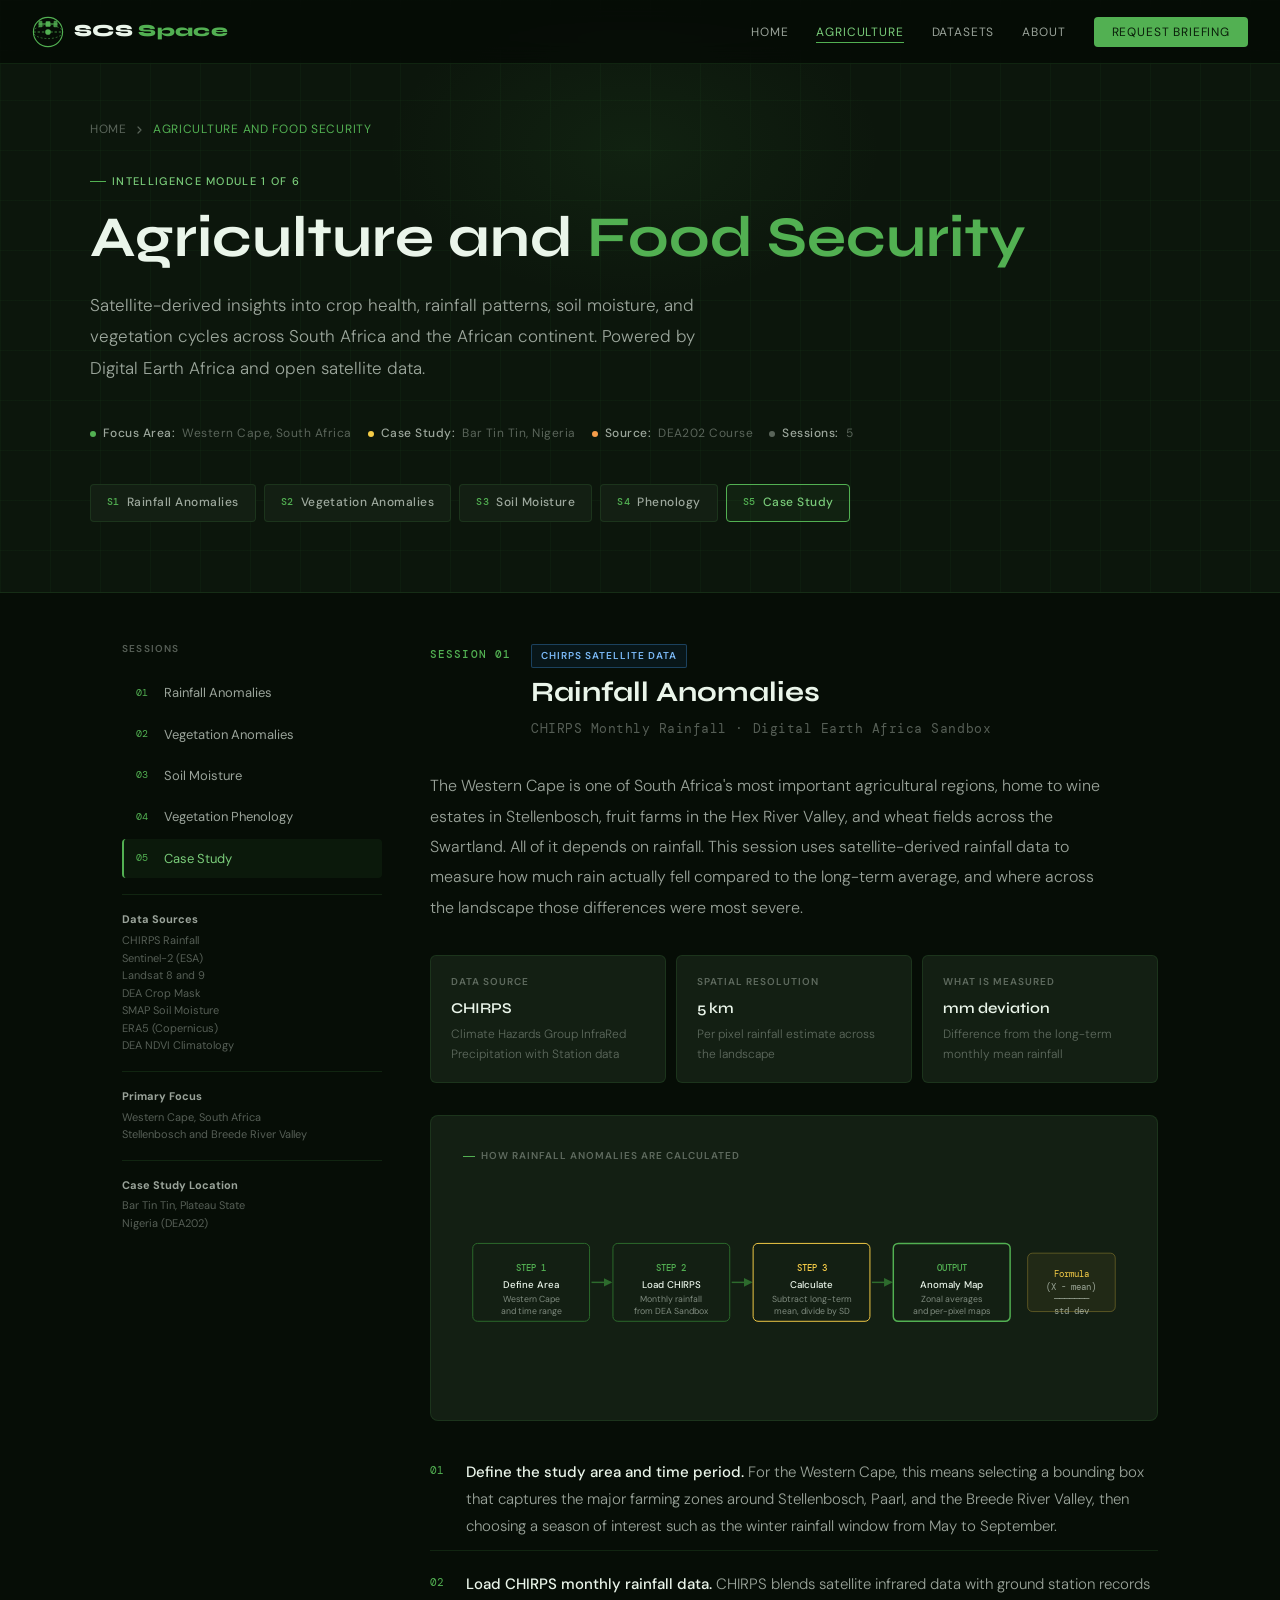
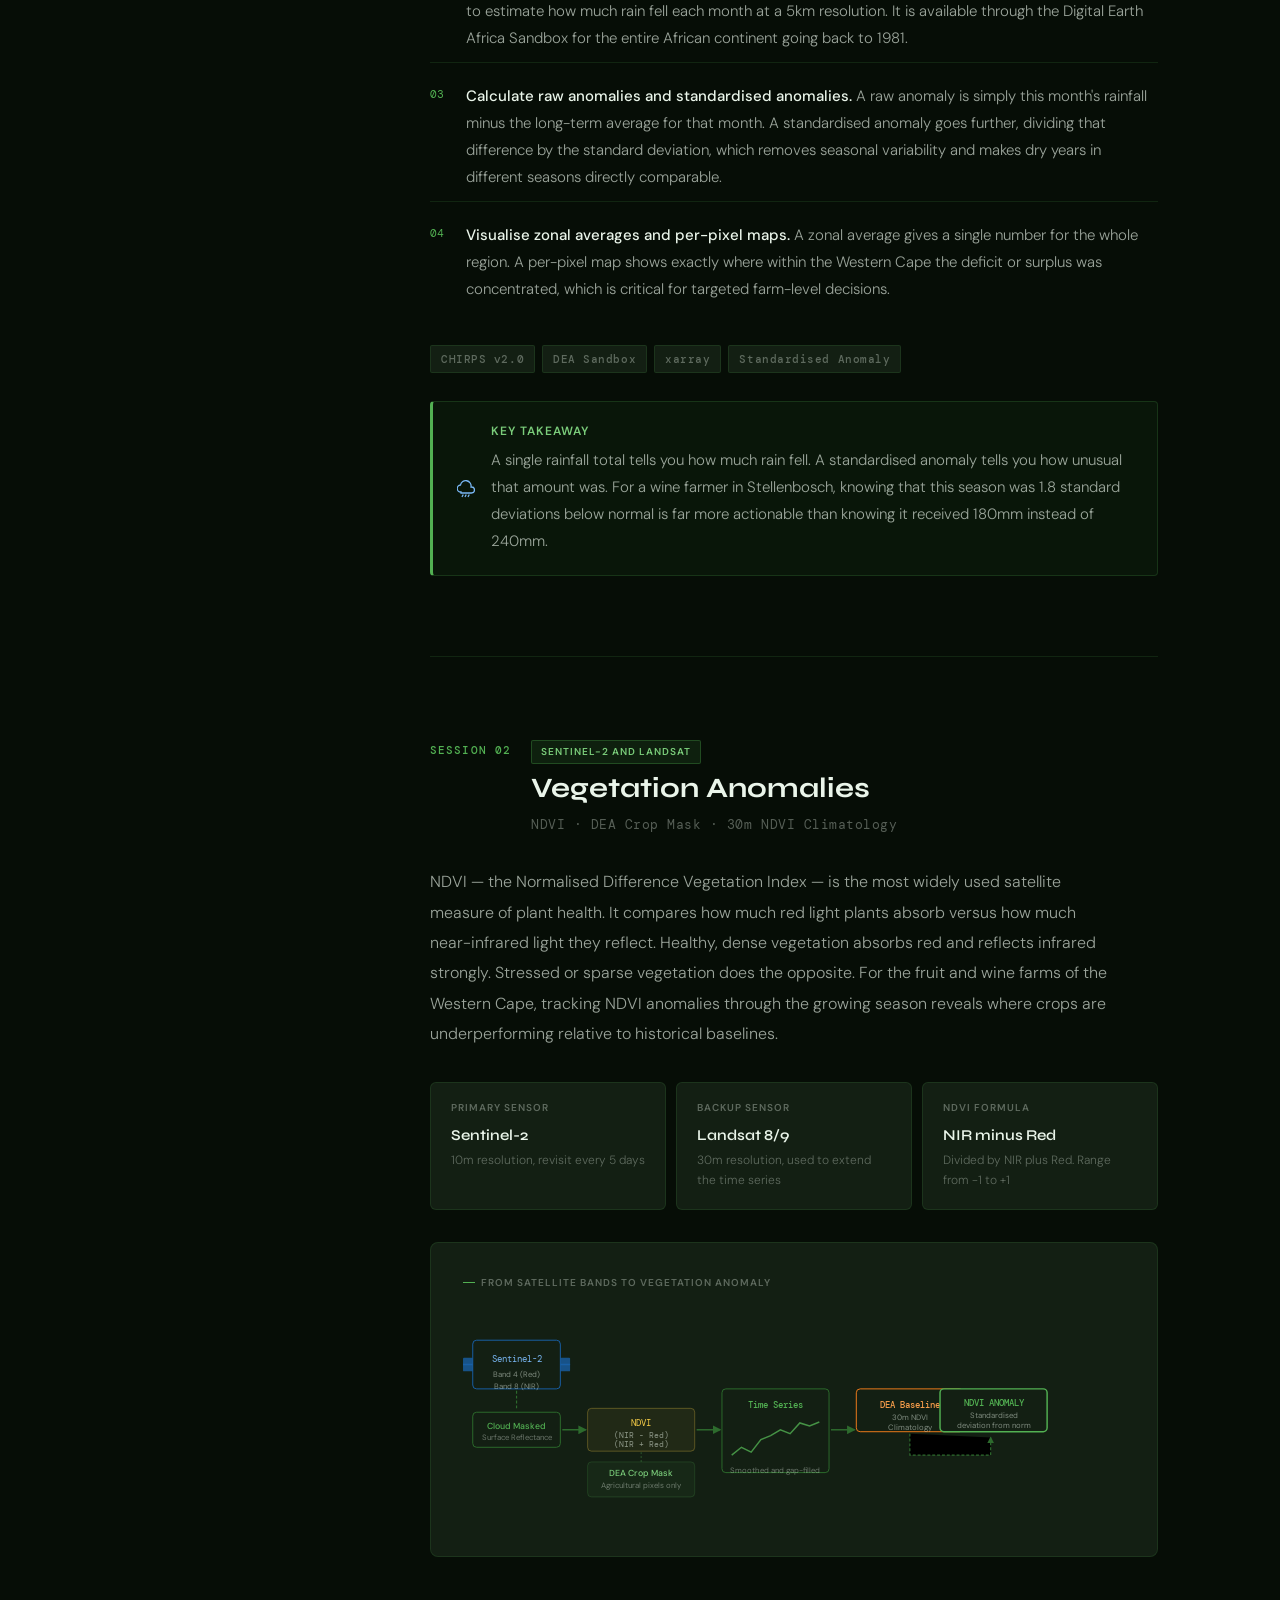
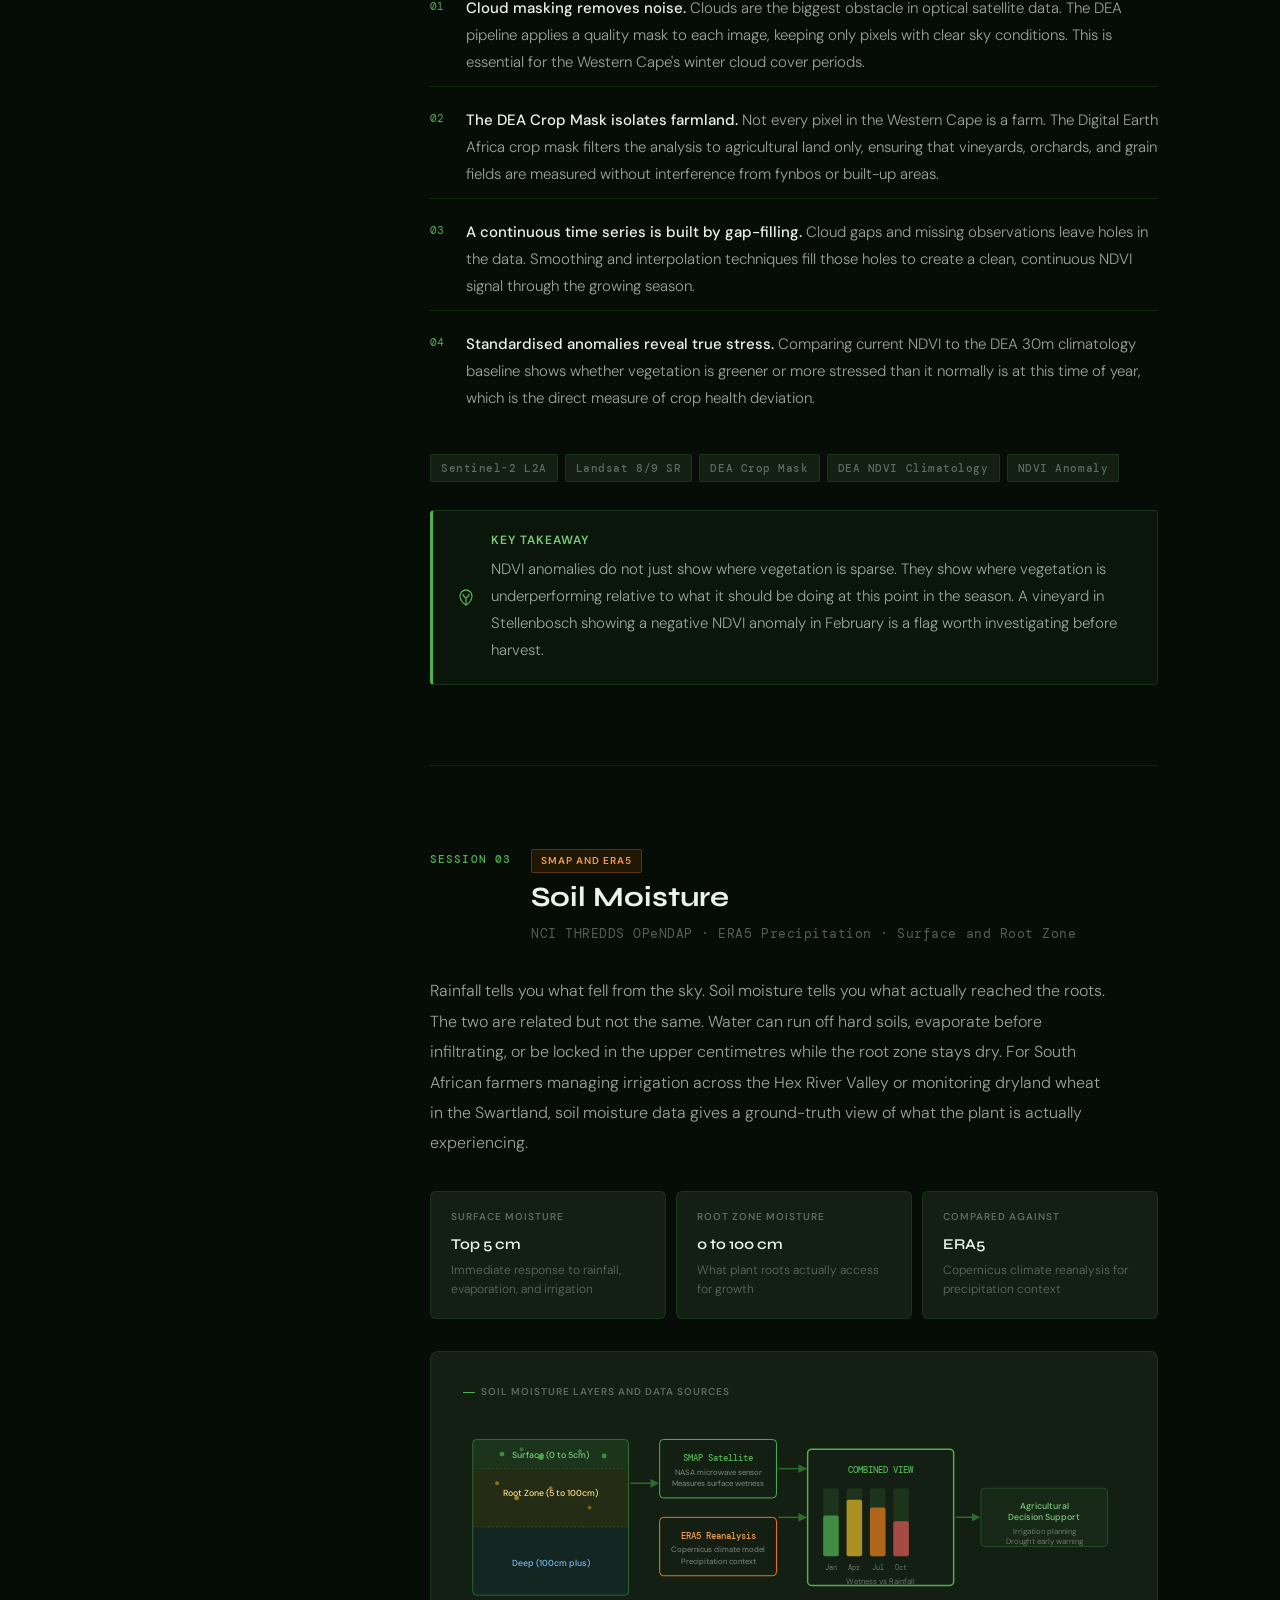
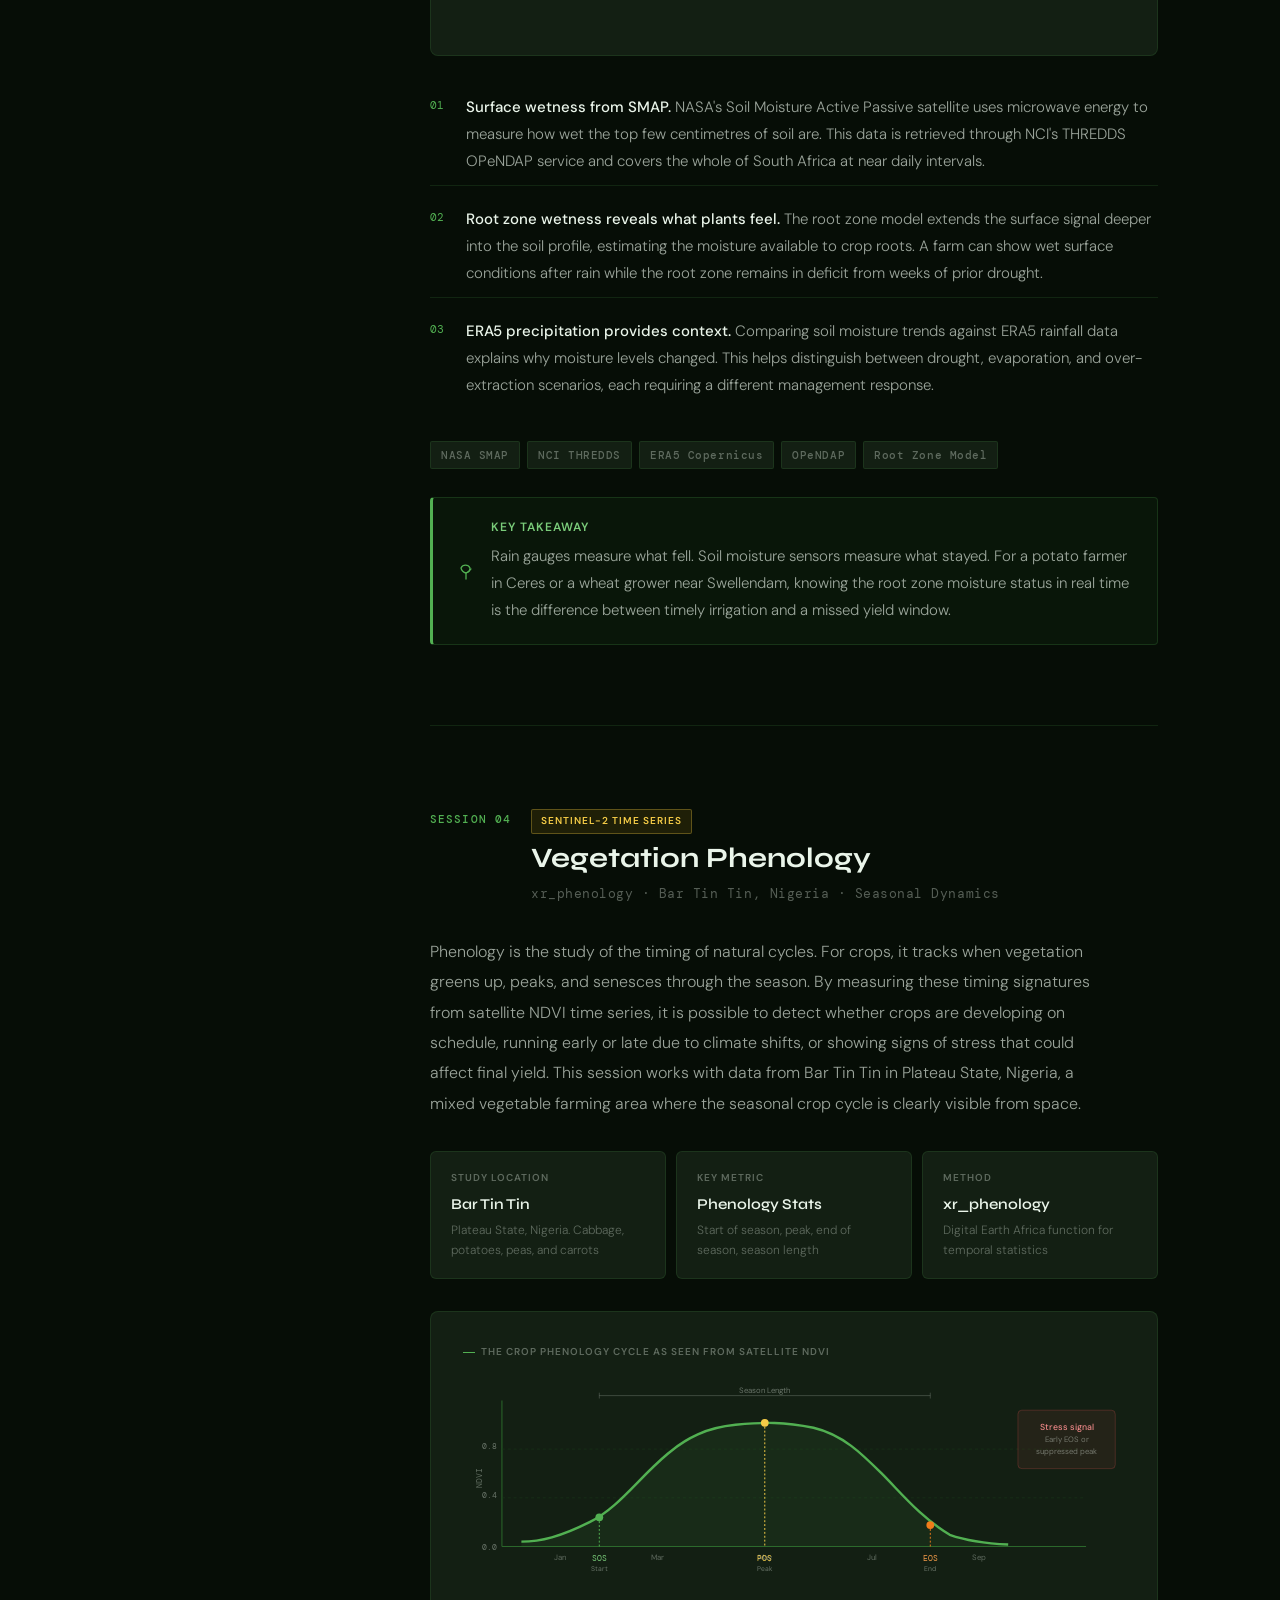
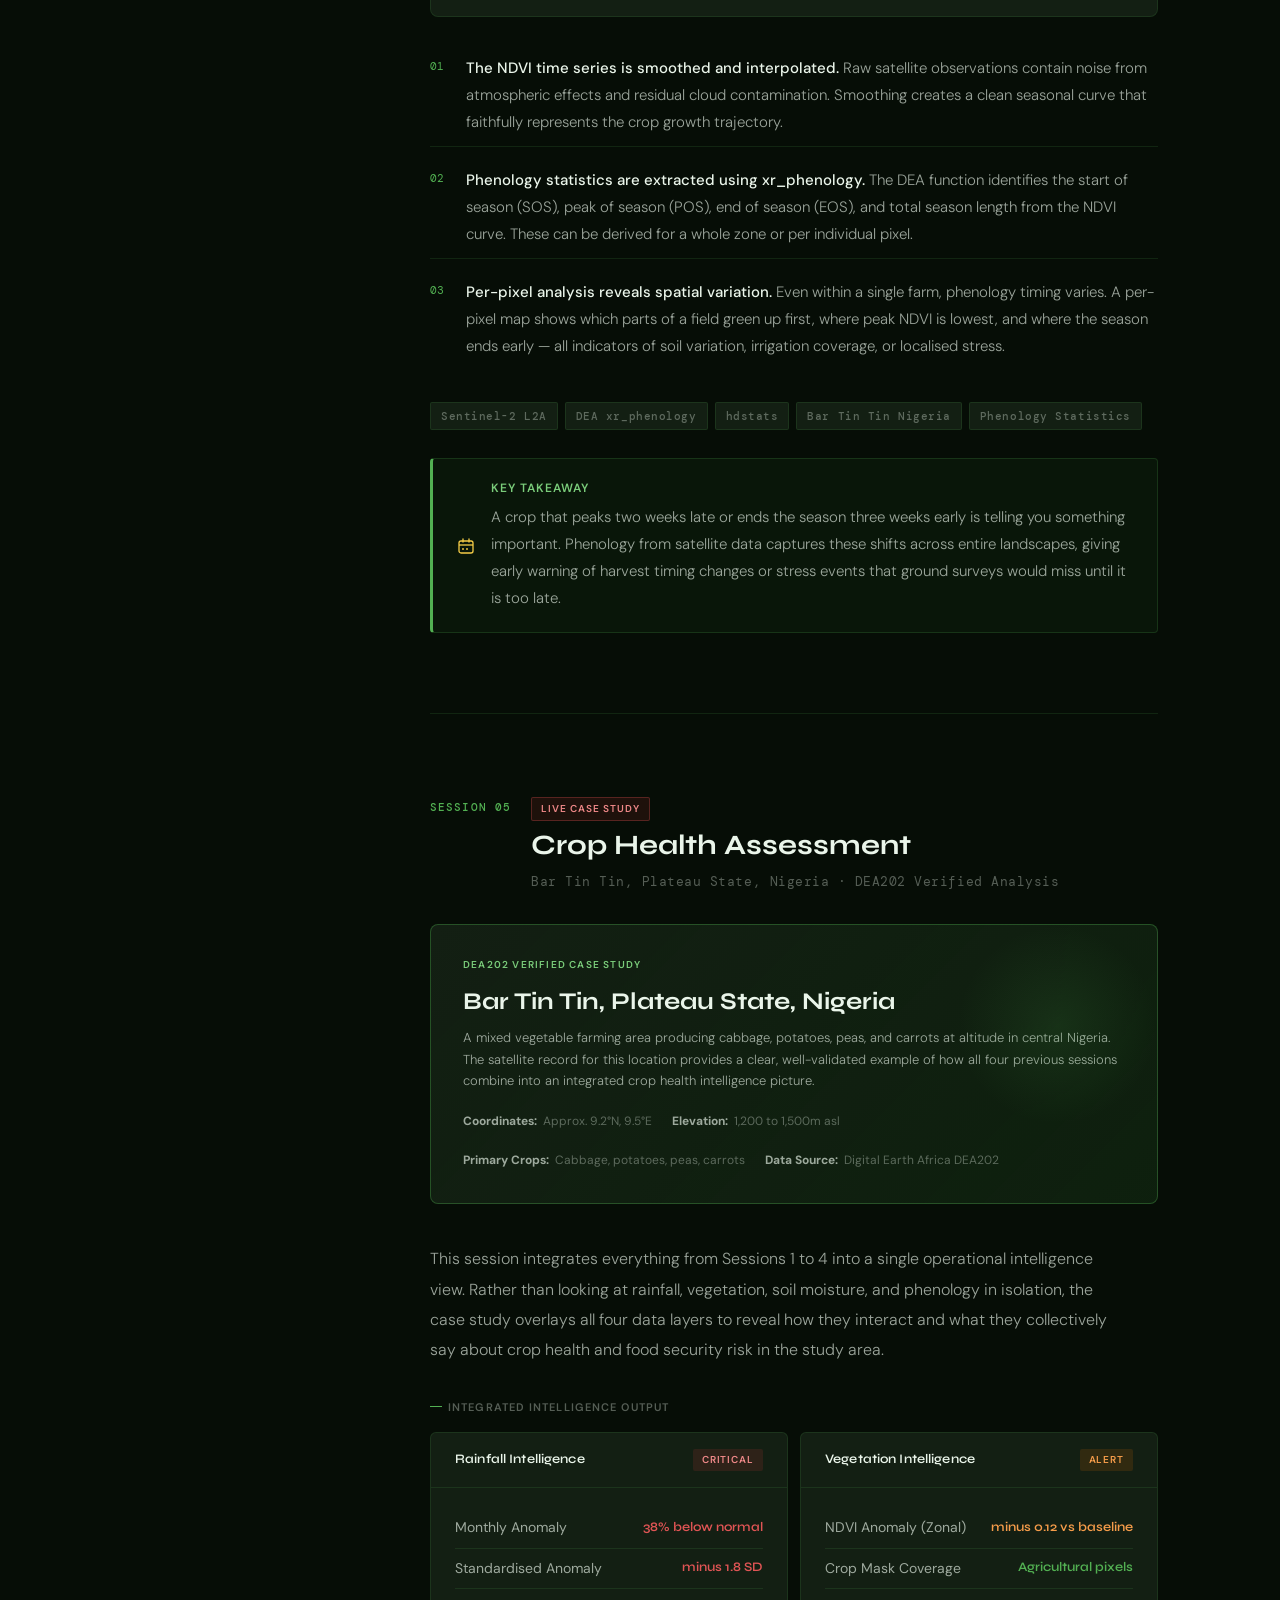
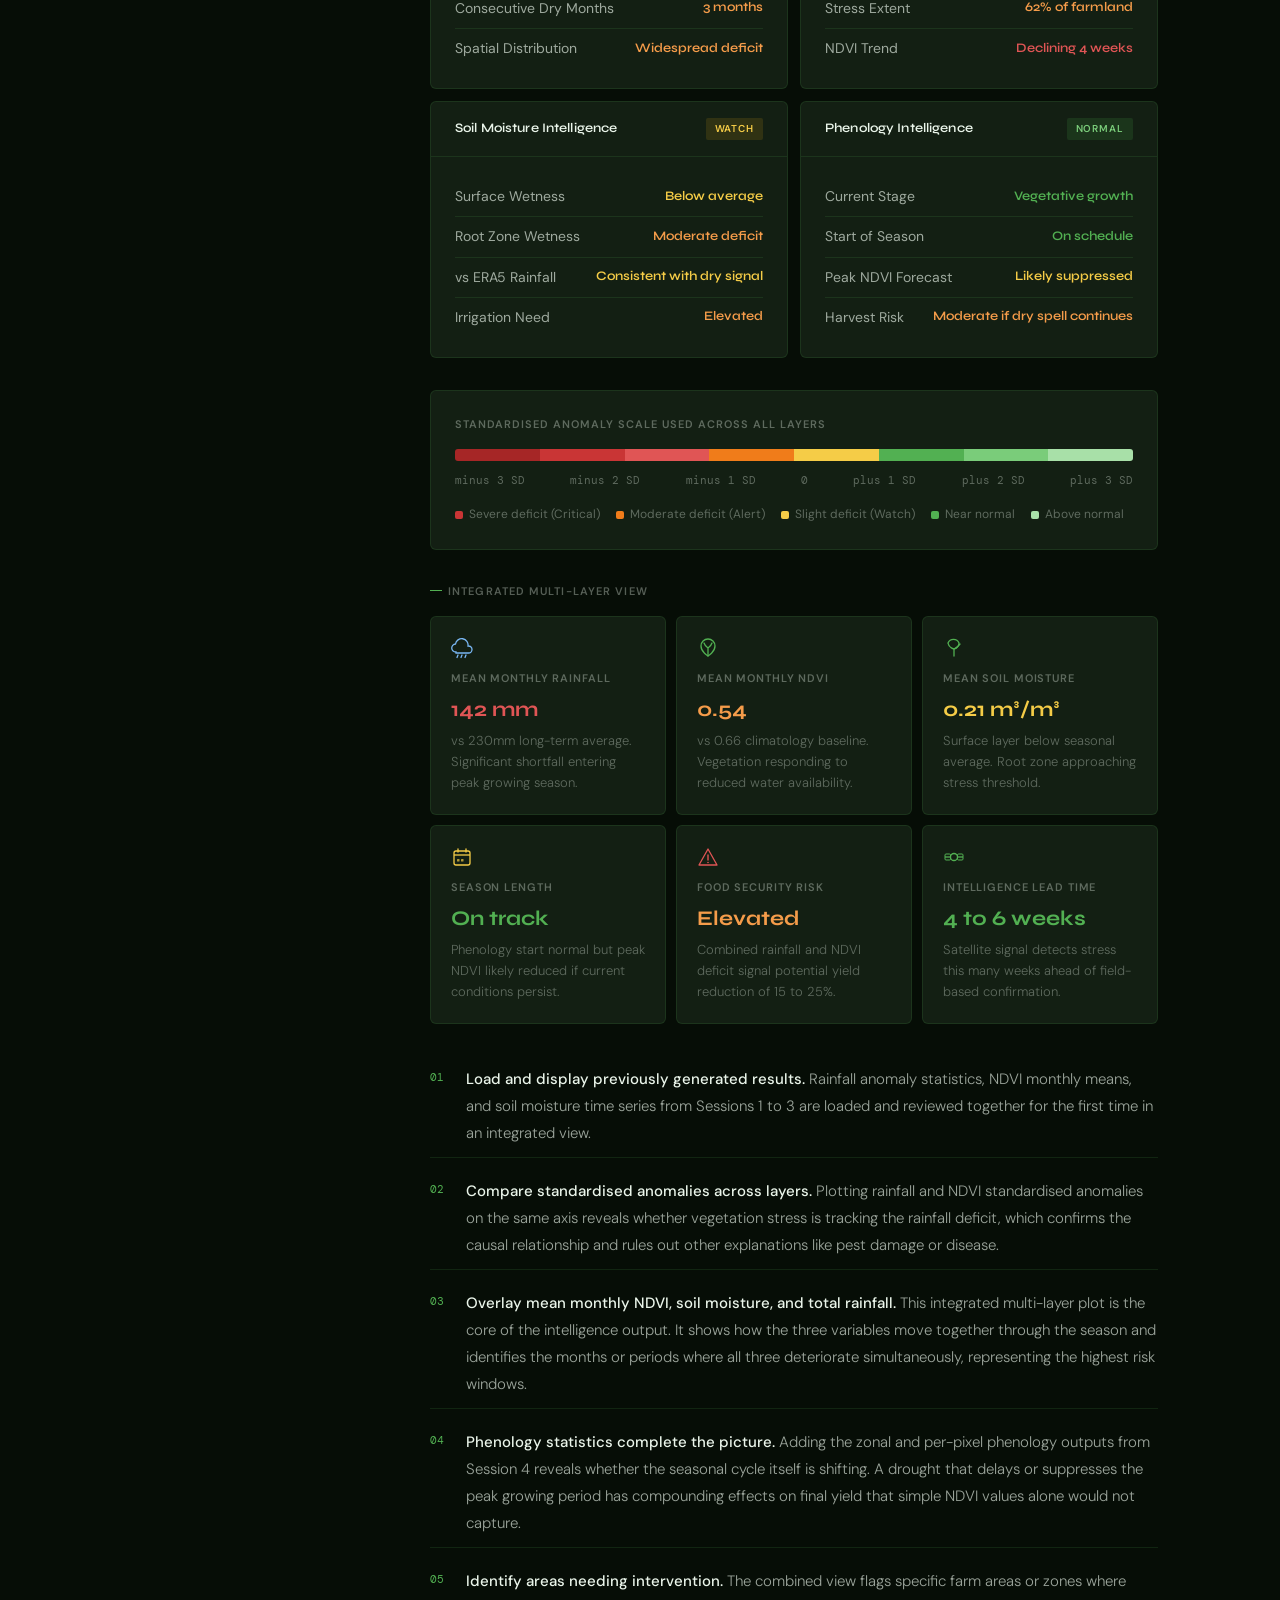
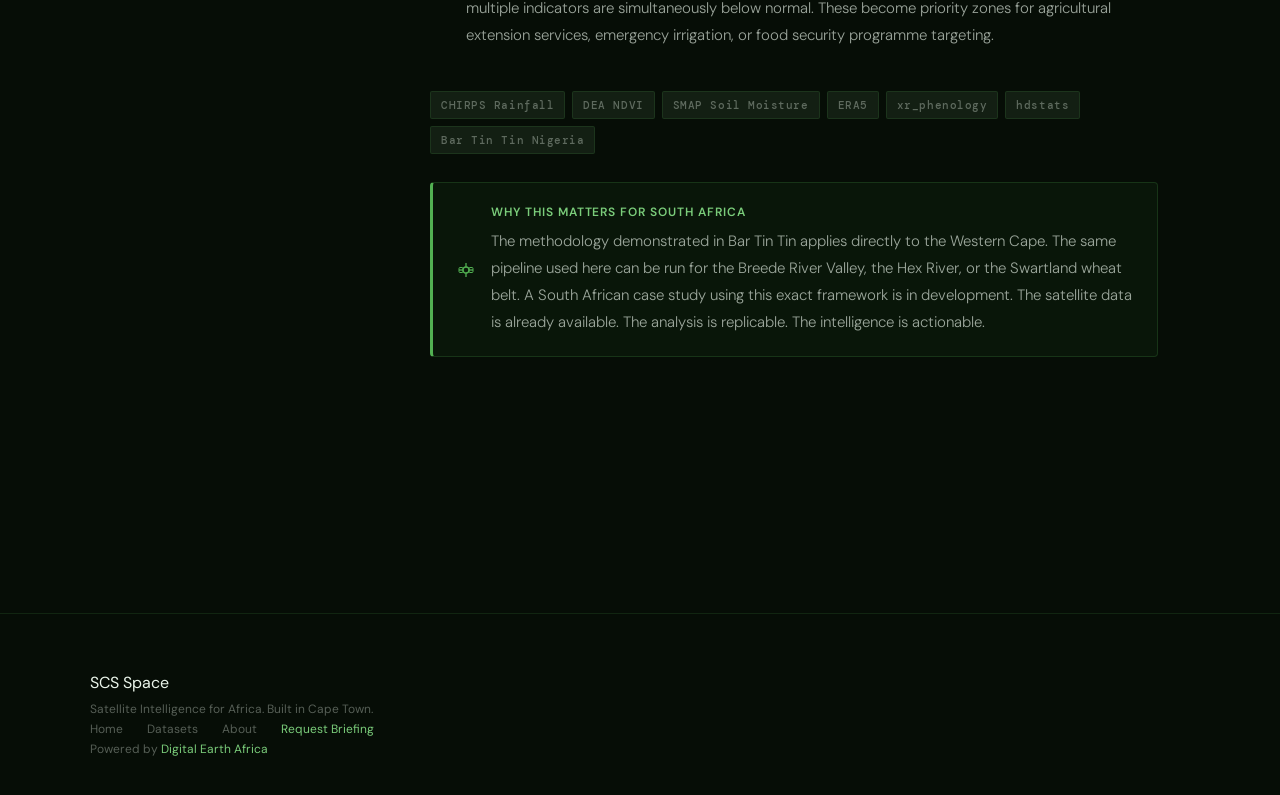
==== commit 94b824f7: "Update pages" ====
--- a/agriculture.html
+++ b/agriculture.html
@@ -212,7 +212,7 @@
         </div>
 
         <div class="takeaway">
-          <span class="takeaway-icon">🌧️</span>
+          <span class="takeaway-icon"><svg width="18" height="18" viewBox="0 0 18 18" fill="none"><path d="M4 12a3.5 3.5 0 01-.5-7A4.5 4.5 0 0114 7h.5a3 3 0 010 6H4z" stroke="#7ab8f5" stroke-width="1.3" stroke-linecap="round"/><path d="M6 15l-.8 1.5M9 15l-.8 1.5M12 15l-.8 1.5" stroke="#7ab8f5" stroke-width="1.3" stroke-linecap="round"/></svg></span>
           <div class="takeaway-body">
             <div class="takeaway-title">Key Takeaway</div>
             <div class="takeaway-text">A single rainfall total tells you how much rain fell. A standardised anomaly tells you how unusual that amount was. For a wine farmer in Stellenbosch, knowing that this season was 1.8 standard deviations below normal is far more actionable than knowing it received 180mm instead of 240mm.</div>
@@ -325,7 +325,7 @@
         </div>
 
         <div class="takeaway">
-          <span class="takeaway-icon">🌿</span>
+          <span class="takeaway-icon"><svg width="18" height="18" viewBox="0 0 18 18" fill="none"><path d="M9 16C9 16 3 12.5 3 7a6 6 0 0112 0c0 5.5-6 9-6 9z" stroke="#52b052" stroke-width="1.3" stroke-linecap="round"/><path d="M9 16V9M9 9C9 9 6.5 7.5 6 5.5M9 9c0 0 2.5-1.5 3-3.5" stroke="#52b052" stroke-width="1.3" stroke-linecap="round"/></svg></span>
           <div class="takeaway-body">
             <div class="takeaway-title">Key Takeaway</div>
             <div class="takeaway-text">NDVI anomalies do not just show where vegetation is sparse. They show where vegetation is underperforming relative to what it should be doing at this point in the season. A vineyard in Stellenbosch showing a negative NDVI anomaly in February is a flag worth investigating before harvest.</div>
@@ -451,7 +451,7 @@
         </div>
 
         <div class="takeaway">
-          <span class="takeaway-icon">🌱</span>
+          <span class="takeaway-icon"><svg width="18" height="18" viewBox="0 0 18 18" fill="none"><path d="M9 16v-6M9 10C9 10 5 9 4 5a5 5 0 019 0c0 4-4 5-4 5z" stroke="#52b052" stroke-width="1.3" stroke-linecap="round"/><path d="M9 10c0 0 3-1 5-4" stroke="#52b052" stroke-width="1.3" stroke-linecap="round"/></svg></span>
           <div class="takeaway-body">
             <div class="takeaway-title">Key Takeaway</div>
             <div class="takeaway-text">Rain gauges measure what fell. Soil moisture sensors measure what stayed. For a potato farmer in Ceres or a wheat grower near Swellendam, knowing the root zone moisture status in real time is the difference between timely irrigation and a missed yield window.</div>
@@ -557,7 +557,7 @@
         </div>
 
         <div class="takeaway">
-          <span class="takeaway-icon">📅</span>
+          <span class="takeaway-icon"><svg width="18" height="18" viewBox="0 0 18 18" fill="none"><rect x="2" y="4" width="14" height="12" rx="2" stroke="#f5cc47" stroke-width="1.3"/><path d="M2 8h14" stroke="#f5cc47" stroke-width="1.3"/><path d="M6 2v3M12 2v3" stroke="#f5cc47" stroke-width="1.3" stroke-linecap="round"/><rect x="5" y="11" width="2" height="2" fill="#f5cc47" opacity="0.7"/><rect x="9" y="11" width="2" height="2" fill="#f5cc47" opacity="0.7"/></svg></span>
           <div class="takeaway-body">
             <div class="takeaway-title">Key Takeaway</div>
             <div class="takeaway-text">A crop that peaks two weeks late or ends the season three weeks early is telling you something important. Phenology from satellite data captures these shifts across entire landscapes, giving early warning of harvest timing changes or stress events that ground surveys would miss until it is too late.</div>
@@ -677,37 +677,37 @@
         <div style="font-size:11px;font-weight:600;letter-spacing:0.1em;text-transform:uppercase;color:var(--tm);margin-bottom:1rem;display:flex;align-items:center;gap:6px;"><span style="width:12px;height:1px;background:var(--g400);display:inline-block;"></span>Integrated multi-layer view</div>
         <div class="integrated-grid">
           <div class="int-card">
-            <div class="int-card-icon">🌧️</div>
+            <div class="int-card-icon"><svg width="22" height="22" viewBox="0 0 22 22" fill="none"><path d="M5 15a4 4 0 01-.5-8A5 5 0 0117 9h.5a3.5 3.5 0 010 7H5z" stroke="#7ab8f5" stroke-width="1.3" stroke-linecap="round"/><path d="M7 18l-1 2.5M11 18l-1 2.5M15 18l-1 2.5" stroke="#7ab8f5" stroke-width="1.3" stroke-linecap="round"/></svg></div>
             <div class="int-card-label">Mean Monthly Rainfall</div>
             <div class="int-card-value" style="color:var(--r400);">142 mm</div>
             <div class="int-card-note">vs 230mm long-term average. Significant shortfall entering peak growing season.</div>
           </div>
           <div class="int-card">
-            <div class="int-card-icon">🌿</div>
+            <div class="int-card-icon"><svg width="22" height="22" viewBox="0 0 22 22" fill="none"><path d="M11 19C11 19 4 15 4 9a7 7 0 0114 0c0 6-7 10-7 10z" stroke="#52b052" stroke-width="1.3" stroke-linecap="round"/><path d="M11 19v-8M11 11c0 0-3-2-4-5M11 11c0 0 3-2 4-5" stroke="#52b052" stroke-width="1.3" stroke-linecap="round"/></svg></div>
             <div class="int-card-label">Mean Monthly NDVI</div>
             <div class="int-card-value" style="color:var(--o300);">0.54</div>
             <div class="int-card-note">vs 0.66 climatology baseline. Vegetation responding to reduced water availability.</div>
           </div>
           <div class="int-card">
-            <div class="int-card-icon">🌱</div>
+            <div class="int-card-icon"><svg width="22" height="22" viewBox="0 0 22 22" fill="none"><path d="M11 19v-7M11 12C11 12 6 11 5 6a6 6 0 0111 0c0 5-5 6-5 6z" stroke="#52b052" stroke-width="1.3" stroke-linecap="round"/><path d="M11 12c0 0 3.5-1.5 6-5" stroke="#52b052" stroke-width="1.3" stroke-linecap="round"/></svg></div>
             <div class="int-card-label">Mean Soil Moisture</div>
             <div class="int-card-value" style="color:var(--y300);">0.21 m³/m³</div>
             <div class="int-card-note">Surface layer below seasonal average. Root zone approaching stress threshold.</div>
           </div>
           <div class="int-card">
-            <div class="int-card-icon">📅</div>
+            <div class="int-card-icon"><svg width="22" height="22" viewBox="0 0 22 22" fill="none"><rect x="3" y="5" width="16" height="14" rx="2" stroke="#f5cc47" stroke-width="1.3"/><path d="M3 9h16" stroke="#f5cc47" stroke-width="1.3"/><path d="M7 3v3M15 3v3" stroke="#f5cc47" stroke-width="1.3" stroke-linecap="round"/><rect x="6" y="13" width="2.5" height="2.5" rx="0.5" fill="#f5cc47" opacity="0.7"/><rect x="10" y="13" width="2.5" height="2.5" rx="0.5" fill="#f5cc47" opacity="0.7"/></svg></div>
             <div class="int-card-label">Season Length</div>
             <div class="int-card-value" style="color:var(--g400);">On track</div>
             <div class="int-card-note">Phenology start normal but peak NDVI likely reduced if current conditions persist.</div>
           </div>
           <div class="int-card">
-            <div class="int-card-icon">⚠️</div>
+            <div class="int-card-icon"><svg width="22" height="22" viewBox="0 0 22 22" fill="none"><path d="M11 3L2 19h18L11 3z" stroke="#e05555" stroke-width="1.3" stroke-linejoin="round"/><path d="M11 9v5" stroke="#e05555" stroke-width="1.4" stroke-linecap="round"/><circle cx="11" cy="16.5" r="0.8" fill="#e05555"/></svg></div>
             <div class="int-card-label">Food Security Risk</div>
             <div class="int-card-value" style="color:var(--o300);">Elevated</div>
             <div class="int-card-note">Combined rainfall and NDVI deficit signal potential yield reduction of 15 to 25%.</div>
           </div>
           <div class="int-card">
-            <div class="int-card-icon">🛰️</div>
+            <div class="int-card-icon"><svg width="22" height="22" viewBox="0 0 22 22" fill="none"><circle cx="11" cy="11" r="3.5" stroke="#52b052" stroke-width="1.3"/><line x1="2" y1="11" x2="7.5" y2="11" stroke="#52b052" stroke-width="1.3"/><line x1="14.5" y1="11" x2="20" y2="11" stroke="#52b052" stroke-width="1.3"/><rect x="2" y="8" width="5.5" height="6" rx="1" stroke="#52b052" stroke-width="1" fill="none"/><rect x="14.5" y="8" width="5.5" height="6" rx="1" stroke="#52b052" stroke-width="1" fill="none"/></svg></div>
             <div class="int-card-label">Intelligence Lead Time</div>
             <div class="int-card-value" style="color:var(--g400);">4 to 6 weeks</div>
             <div class="int-card-note">Satellite signal detects stress this many weeks ahead of field-based confirmation.</div>
@@ -727,7 +727,7 @@
         </div>
 
         <div class="takeaway">
-          <span class="takeaway-icon">🛰️</span>
+          <span class="takeaway-icon"><svg width="18" height="18" viewBox="0 0 18 18" fill="none"><circle cx="9" cy="9" r="3" stroke="#52b052" stroke-width="1.3"/><line x1="2" y1="9" x2="6" y2="9" stroke="#52b052" stroke-width="1.3"/><line x1="12" y1="9" x2="16" y2="9" stroke="#52b052" stroke-width="1.3"/><rect x="2" y="6.5" width="4" height="5" rx="1" stroke="#52b052" stroke-width="1" fill="none"/><rect x="12" y="6.5" width="4" height="5" rx="1" stroke="#52b052" stroke-width="1" fill="none"/><line x1="9" y1="2" x2="9" y2="6" stroke="#52b052" stroke-width="1.3"/><line x1="9" y1="12" x2="9" y2="16" stroke="#52b052" stroke-width="1.3"/></svg></span>
           <div class="takeaway-body">
             <div class="takeaway-title">Why This Matters for South Africa</div>
             <div class="takeaway-text">The methodology demonstrated in Bar Tin Tin applies directly to the Western Cape. The same pipeline used here can be run for the Breede River Valley, the Hex River, or the Swartland wheat belt. A South African case study using this exact framework is in development. The satellite data is already available. The analysis is replicable. The intelligence is actionable.</div>
--- a/style.css
+++ b/style.css
@@ -109,13 +109,13 @@
 
 .section-heading {
   font-family: var(--fd);
-  font-size: clamp(1.9rem, 3.5vw, 3rem);
-  font-weight: 700; line-height: 1.1;
-  letter-spacing: -0.02em; margin-bottom: 1.2rem;
+  font-size: clamp(1.8rem, 3.2vw, 2.8rem);
+  font-weight: 700; line-height: 1.15;
+  letter-spacing: 0em; margin-bottom: 1.2rem;
 }
 .section-subheading {
-  font-size: 15px; font-weight: 300; color: var(--ts);
-  max-width: 520px; line-height: 1.8; margin-bottom: 3.5rem;
+  font-size: 16px; font-weight: 300; color: var(--ts);
+  max-width: 520px; line-height: 1.85; margin-bottom: 3.5rem;
 }
 
 /* ============================================================
@@ -168,7 +168,7 @@
 .footer-tagline { font-size: 13px; font-weight: 300; color: var(--tm); line-height: 1.7; margin-bottom: 1.25rem; max-width: 230px; }
 .footer-col-title { font-size: 11px; font-weight: 600; letter-spacing: 0.12em; text-transform: uppercase; color: var(--tm); margin-bottom: 1.2rem; }
 .footer-links { list-style: none; display: flex; flex-direction: column; gap: 0.65rem; }
-.footer-links a { font-size: 14px; font-weight: 300; color: var(--ts); text-decoration: none; transition: color 0.2s; }
+.footer-links a { font-size: 15px; font-weight: 300; color: var(--ts); text-decoration: none; transition: color 0.2s; }
 .footer-links a:hover { color: var(--g300); }
 .footer-bottom { display: flex; justify-content: space-between; align-items: center; gap: 1rem; flex-wrap: wrap; }
 .footer-copy { font-size: 12px; color: var(--tm); }
@@ -199,8 +199,8 @@
 }
 .hero-eyebrow::before { content: ''; width: 22px; height: 1px; background: var(--g400); }
 .hero-title {
-  font-family: var(--fd); font-size: clamp(2.6rem, 7vw, 6.5rem);
-  font-weight: 800; line-height: 0.95; letter-spacing: -0.02em;
+  font-family: var(--fd); font-size: clamp(2.4rem, 6vw, 5.8rem);
+  font-weight: 700; line-height: 1.0; letter-spacing: 0em;
   margin-bottom: 2rem; max-width: 780px;
 }
 .hero-title .accent { color: var(--g400); }
@@ -208,7 +208,7 @@
   display: block; font-size: 0.48em; font-weight: 400;
   color: var(--ts); letter-spacing: 0.01em; line-height: 1.45; margin-top: 0.55em;
 }
-.hero-desc { font-size: 16px; font-weight: 300; color: var(--ts); max-width: 500px; margin-bottom: 2.75rem; line-height: 1.8; }
+.hero-desc { font-size: 17px; font-weight: 300; color: var(--ts); max-width: 500px; margin-bottom: 2.75rem; line-height: 1.85; }
 .hero-actions { display: flex; gap: 0.875rem; flex-wrap: wrap; }
 .hero-stats {
   display: grid; grid-template-columns: repeat(4, 1fr);
@@ -228,7 +228,7 @@
 /* ── ABOUT ── */
 .about { background: var(--dark2); }
 .about-grid { display: grid; grid-template-columns: 1fr 1fr; gap: 5rem; align-items: center; }
-.about-body { font-size: 15px; font-weight: 300; color: var(--ts); line-height: 1.85; margin-bottom: 1.2rem; }
+.about-body { font-size: 16px; font-weight: 300; color: var(--ts); line-height: 1.9; margin-bottom: 1.2rem; }
 .about-pills { display: flex; flex-wrap: wrap; gap: 7px; margin-top: 1.75rem; }
 .about-pill { font-size: 11px; font-weight: 500; letter-spacing: 0.06em; text-transform: uppercase; padding: 5px 11px; border-radius: 2px; border: 1px solid; }
 .pill-g { color: var(--g300); border-color: rgba(122,204,122,0.3); background: rgba(61,139,61,0.1); }
@@ -249,15 +249,15 @@
 .cr::before { background: var(--r400); }
 .ct::before { background: #4dd9b8; }
 .cb::before { background: #4da6ff; }
-.svc-icon { width: 42px; height: 42px; border-radius: 8px; display: flex; align-items: center; justify-content: center; margin-bottom: 1.25rem; font-size: 19px; }
+.svc-icon { width: 42px; height: 42px; border-radius: 8px; display: flex; align-items: center; justify-content: center; margin-bottom: 1.25rem; }
 .ig { background: rgba(61,139,61,0.2); }
 .iy { background: rgba(212,160,23,0.2); }
 .io { background: rgba(217,107,0,0.2); }
 .ir { background: rgba(201,53,53,0.2); }
 .it { background: rgba(29,158,117,0.2); }
 .ib { background: rgba(24,95,165,0.2); }
-.svc-name { font-family: var(--fd); font-size: 16px; font-weight: 600; margin-bottom: 0.7rem; letter-spacing: -0.01em; }
-.svc-desc { font-size: 14px; font-weight: 300; color: var(--ts); line-height: 1.75; margin-bottom: 1.25rem; }
+.svc-name { font-family: var(--fd); font-size: 16px; font-weight: 600; margin-bottom: 0.7rem; letter-spacing: 0em; }
+.svc-desc { font-size: 15px; font-weight: 300; color: var(--ts); line-height: 1.8; margin-bottom: 1.25rem; }
 .svc-link { font-size: 11px; font-weight: 500; letter-spacing: 0.09em; text-transform: uppercase; text-decoration: none; display: inline-flex; align-items: center; gap: 6px; transition: gap 0.2s; }
 .svc-link:hover { gap: 10px; }
 .lg { color: var(--g400); } .ly { color: var(--y300); } .lo { color: var(--o300); } .lr { color: var(--r300); } .lt { color: #4dd9b8; } .lb { color: #4da6ff; }
@@ -267,8 +267,8 @@
 .data-strip { background: var(--surf); border-top: 1px solid var(--bdr); border-bottom: 1px solid var(--bdr); padding: 56px 2rem; }
 .data-strip-inner { max-width: 1100px; margin: 0 auto; display: grid; grid-template-columns: 1fr auto; gap: 4rem; align-items: center; }
 .ds-label { font-size: 11px; font-weight: 500; letter-spacing: 0.12em; text-transform: uppercase; color: var(--g300); margin-bottom: 0.75rem; }
-.ds-heading { font-family: var(--fd); font-size: 1.7rem; font-weight: 700; letter-spacing: -0.02em; margin-bottom: 0.7rem; }
-.ds-body { font-size: 14px; font-weight: 300; color: var(--ts); max-width: 460px; line-height: 1.8; }
+.ds-heading { font-family: var(--fd); font-size: 1.65rem; font-weight: 700; letter-spacing: 0em; margin-bottom: 0.7rem; }
+.ds-body { font-size: 15px; font-weight: 300; color: var(--ts); max-width: 460px; line-height: 1.85; }
 .ds-list { display: flex; flex-direction: column; gap: 10px; min-width: 265px; }
 .ds-item { display: flex; align-items: center; gap: 10px; font-size: 13px; font-weight: 400; color: var(--ts); }
 .dot { width: 7px; height: 7px; border-radius: 50%; flex-shrink: 0; }
@@ -284,7 +284,7 @@
 .status-live { font-size: 10px; font-weight: 600; letter-spacing: 0.1em; text-transform: uppercase; color: var(--g400); display: flex; align-items: center; gap: 5px; white-space: nowrap; }
 .status-live::before { content: ''; width: 6px; height: 6px; border-radius: 50%; background: var(--g400); animation: pulse 2s infinite; }
 .intel-card-body { padding: 1.25rem 1.75rem; }
-.intel-row { display: flex; justify-content: space-between; align-items: center; padding: 10px 0; border-bottom: 1px solid var(--bdr); font-size: 13px; }
+.intel-row { display: flex; justify-content: space-between; align-items: center; padding: 10px 0; border-bottom: 1px solid var(--bdr); font-size: 14px; }
 .intel-row:last-child { border-bottom: none; }
 .intel-row-label { color: var(--ts); }
 .intel-row-value { font-weight: 500; font-family: var(--fd); font-size: 13px; }
@@ -298,7 +298,7 @@
 .region-grid { display: grid; grid-template-columns: repeat(5, 1fr); gap: 10px; }
 .region-card { background: var(--dark3); border: 1px solid var(--bdr); border-radius: 6px; padding: 1.4rem 0.75rem; text-align: center; transition: border-color 0.2s, background 0.2s; }
 .region-card:hover { border-color: var(--bdrb); background: var(--surf); }
-.region-flag { font-size: 22px; margin-bottom: 8px; display: block; }
+.region-flag { display: flex; justify-content: center; margin-bottom: 8px; }
 .region-name { font-size: 11px; font-weight: 500; letter-spacing: 0.07em; text-transform: uppercase; color: var(--ts); margin-bottom: 4px; }
 .region-status { font-size: 10px; font-weight: 500; letter-spacing: 0.09em; text-transform: uppercase; color: var(--g400); }
 
@@ -322,9 +322,9 @@
 .breadcrumb span { color: var(--g400); }
 .page-hero-tag { display: inline-flex; align-items: center; gap: 6px; font-size: 11px; font-weight: 500; letter-spacing: 0.12em; text-transform: uppercase; color: var(--g300); margin-bottom: 1rem; }
 .page-hero-tag::before { content: ''; width: 16px; height: 1px; background: var(--g400); }
-.page-hero-title { font-family: var(--fd); font-size: clamp(2rem, 5vw, 4rem); font-weight: 800; line-height: 1; letter-spacing: -0.02em; margin-bottom: 1.25rem; }
+.page-hero-title { font-family: var(--fd); font-size: clamp(1.9rem, 4.5vw, 3.6rem); font-weight: 700; line-height: 1.1; letter-spacing: 0em; margin-bottom: 1.25rem; }
 .page-hero-title span { color: var(--g400); }
-.page-hero-desc { font-size: 16px; font-weight: 300; color: var(--ts); max-width: 620px; line-height: 1.8; margin-bottom: 2.5rem; }
+.page-hero-desc { font-size: 17px; font-weight: 300; color: var(--ts); max-width: 620px; line-height: 1.85; margin-bottom: 2.5rem; }
 .hero-meta { display: flex; flex-wrap: wrap; gap: 1rem; margin-bottom: 2.5rem; }
 .hero-meta-item { display: flex; align-items: center; gap: 7px; font-size: 12px; font-weight: 400; color: var(--tm); letter-spacing: 0.04em; }
 .hero-meta-item strong { color: var(--ts); font-weight: 500; }
@@ -363,9 +363,9 @@
 .tag-orange { color: var(--o300); background: rgba(217,107,0,0.12); border: 1px solid rgba(240,124,26,0.3); }
 .tag-red { color: var(--r300); background: rgba(201,53,53,0.12); border: 1px solid rgba(224,85,85,0.3); }
 .tag-blue { color: #7ab8f5; background: rgba(24,95,165,0.12); border: 1px solid rgba(74,166,255,0.3); }
-.session-title { font-family: var(--fd); font-size: clamp(1.4rem, 2.5vw, 2rem); font-weight: 700; line-height: 1.15; letter-spacing: -0.02em; margin-bottom: 0.5rem; }
+.session-title { font-family: var(--fd); font-size: clamp(1.3rem, 2.2vw, 1.75rem); font-weight: 700; line-height: 1.2; letter-spacing: 0em; margin-bottom: 0.5rem; }
 .session-subtitle { font-size: 13px; font-weight: 400; color: var(--tm); font-family: var(--fm); letter-spacing: 0.04em; }
-.session-intro { font-size: 15px; font-weight: 300; color: var(--ts); line-height: 1.85; margin-bottom: 2rem; max-width: 680px; }
+.session-intro { font-size: 16px; font-weight: 300; color: var(--ts); line-height: 1.9; margin-bottom: 2rem; max-width: 680px; }
 
 /* Measure grid */
 .measure-grid { display: grid; grid-template-columns: repeat(3, 1fr); gap: 10px; margin-bottom: 2rem; }
@@ -384,14 +384,14 @@
 .step-item { display: flex; gap: 12px; align-items: flex-start; padding: 10px 0; border-bottom: 1px solid var(--bdr); }
 .step-item:last-child { border-bottom: none; }
 .step-num { font-family: var(--fm); font-size: 11px; color: var(--g400); min-width: 24px; padding-top: 2px; }
-.step-text { font-size: 14px; font-weight: 300; color: var(--ts); line-height: 1.7; }
+.step-text { font-size: 15px; font-weight: 300; color: var(--ts); line-height: 1.8; }
 .step-text strong { color: var(--tp); font-weight: 500; }
 
 /* Takeaway */
 .takeaway { display: flex; gap: 1rem; background: rgba(61,139,61,0.07); border: 1px solid rgba(82,176,82,0.2); border-left: 3px solid var(--g400); border-radius: 4px; padding: 1.25rem 1.5rem; margin-top: 1.75rem; }
-.takeaway-icon { font-size: 16px; flex-shrink: 0; margin-top: 2px; }
+.takeaway-icon { display: flex; align-items: center; flex-shrink: 0; margin-top: 2px; }
 .takeaway-title { font-size: 12px; font-weight: 600; letter-spacing: 0.08em; text-transform: uppercase; color: var(--g300); margin-bottom: 5px; }
-.takeaway-text { font-size: 14px; font-weight: 300; color: var(--ts); line-height: 1.75; }
+.takeaway-text { font-size: 15px; font-weight: 300; color: var(--ts); line-height: 1.8; }
 
 /* Source chips */
 .source-chips { display: flex; flex-wrap: wrap; gap: 7px; margin-top: 1.25rem; }
@@ -401,7 +401,7 @@
 .case-study-banner { background: linear-gradient(135deg, var(--dark3) 0%, rgba(26,61,26,0.4) 100%); border: 1px solid var(--bdrb); border-radius: 8px; padding: 2rem; margin-bottom: 2.5rem; position: relative; overflow: hidden; }
 .case-study-banner::before { content: ''; position: absolute; top: 0; right: 0; width: 200px; height: 200px; background: radial-gradient(ellipse, rgba(82,176,82,0.12) 0%, transparent 70%); }
 .csb-eyebrow { font-size: 10px; font-weight: 600; letter-spacing: 0.12em; text-transform: uppercase; color: var(--g300); margin-bottom: 8px; }
-.csb-title { font-family: var(--fd); font-size: 1.5rem; font-weight: 700; letter-spacing: -0.01em; margin-bottom: 6px; }
+.csb-title { font-family: var(--fd); font-size: 1.5rem; font-weight: 700; letter-spacing: 0em; margin-bottom: 6px; }
 .csb-sub { font-size: 13px; font-weight: 300; color: var(--ts); }
 .csb-meta { display: flex; flex-wrap: wrap; gap: 1.25rem; margin-top: 1.25rem; }
 .csb-meta-item { font-size: 12px; color: var(--tm); display: flex; gap: 6px; }
@@ -418,7 +418,7 @@
 .sp-orange { color: var(--o300); background: rgba(217,107,0,0.15); }
 .sp-red { color: var(--r300); background: rgba(201,53,53,0.15); }
 .intel-card-body { padding: 1.25rem 1.5rem; }
-.intel-metric { display: flex; justify-content: space-between; align-items: center; padding: 8px 0; border-bottom: 1px solid var(--bdr); font-size: 13px; }
+.intel-metric { display: flex; justify-content: space-between; align-items: center; padding: 8px 0; border-bottom: 1px solid var(--bdr); font-size: 14px; }
 .intel-metric:last-child { border-bottom: none; }
 .intel-metric-label { color: var(--ts); }
 .intel-metric-value { font-family: var(--fd); font-size: 13px; font-weight: 600; }
@@ -437,10 +437,10 @@
 /* Integrated grid */
 .integrated-grid { display: grid; grid-template-columns: repeat(3, 1fr); gap: 10px; margin-bottom: 2rem; }
 .int-card { background: var(--dark3); border: 1px solid var(--bdr); border-radius: 6px; padding: 1.25rem; }
-.int-card-icon { font-size: 22px; margin-bottom: 10px; }
+.int-card-icon { display: flex; align-items: center; margin-bottom: 10px; }
 .int-card-label { font-size: 11px; font-weight: 600; letter-spacing: 0.08em; text-transform: uppercase; color: var(--tm); margin-bottom: 6px; }
 .int-card-value { font-family: var(--fd); font-size: 1.3rem; font-weight: 700; margin-bottom: 4px; }
-.int-card-note { font-size: 12px; font-weight: 300; color: var(--tm); line-height: 1.5; }
+.int-card-note { font-size: 13px; font-weight: 300; color: var(--tm); line-height: 1.6; }
 
 /* ============================================================
    RESPONSIVE — TABLET (max 1024px)
